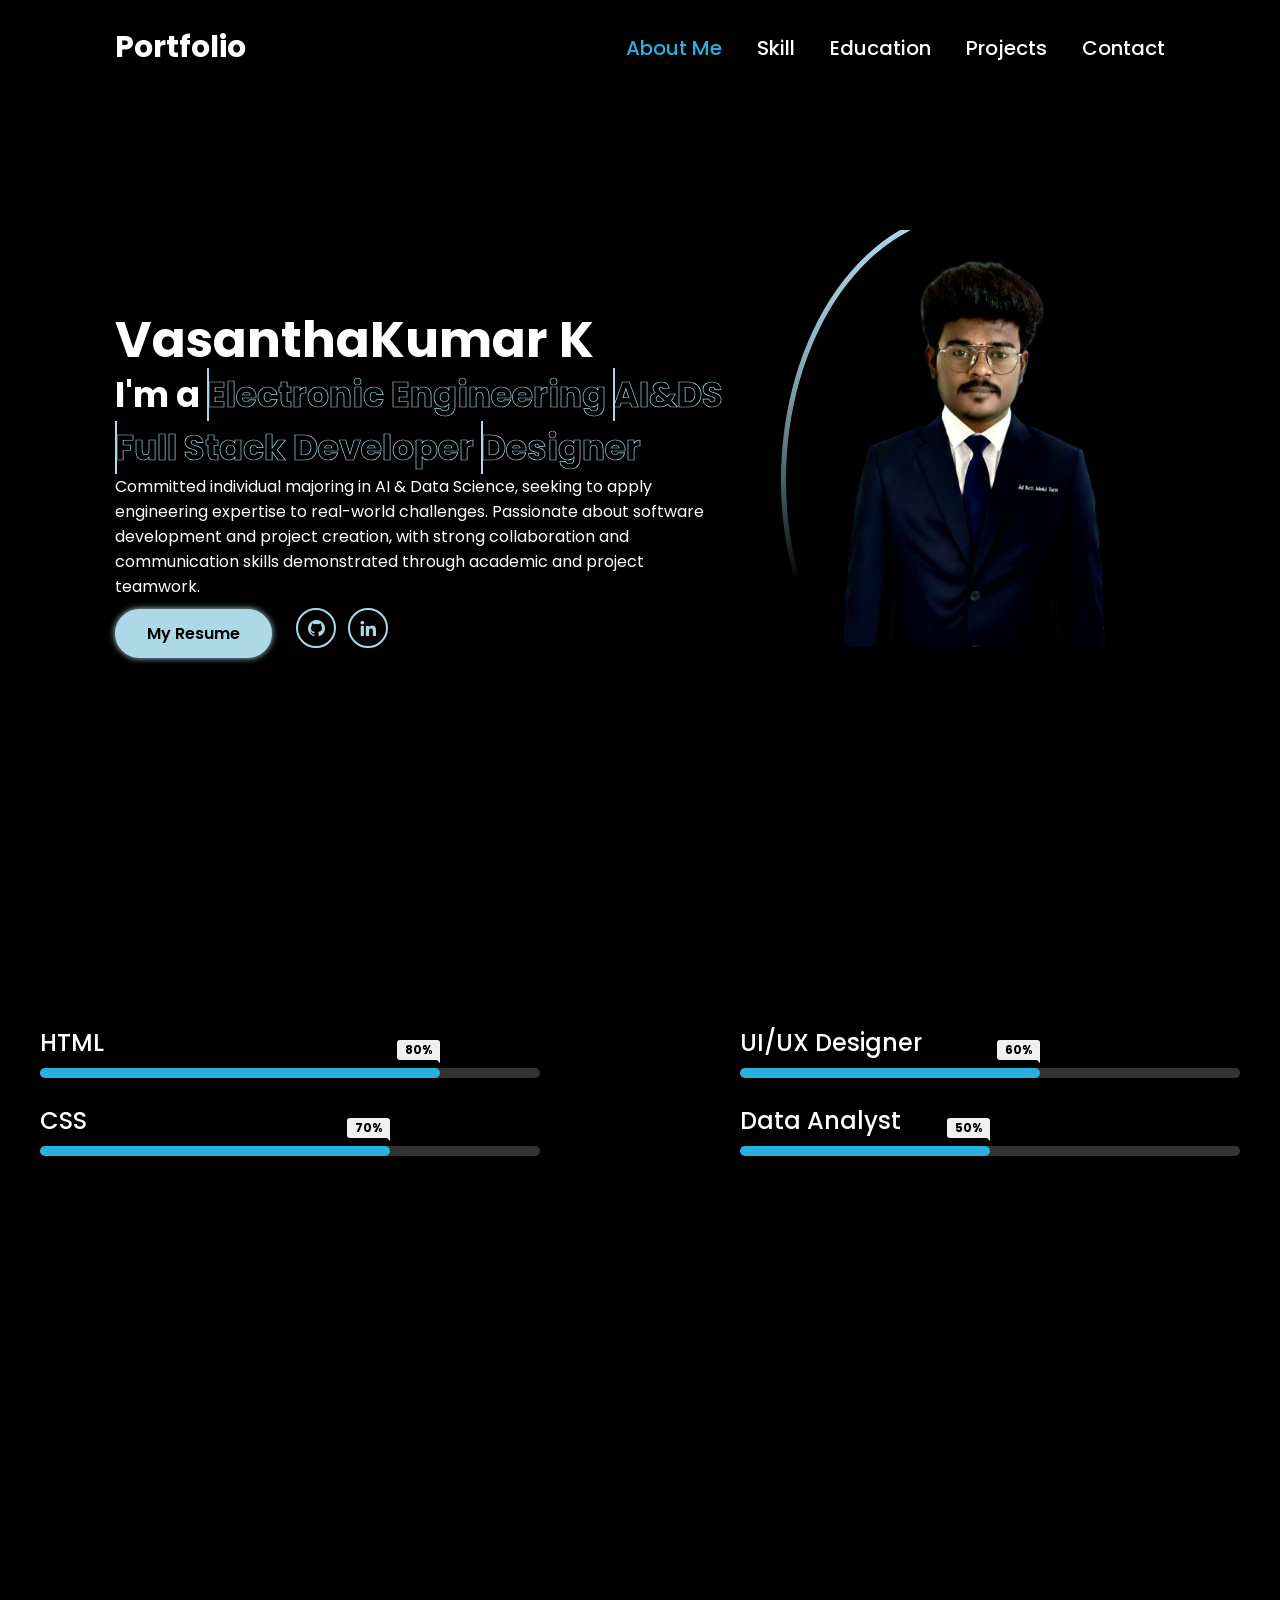
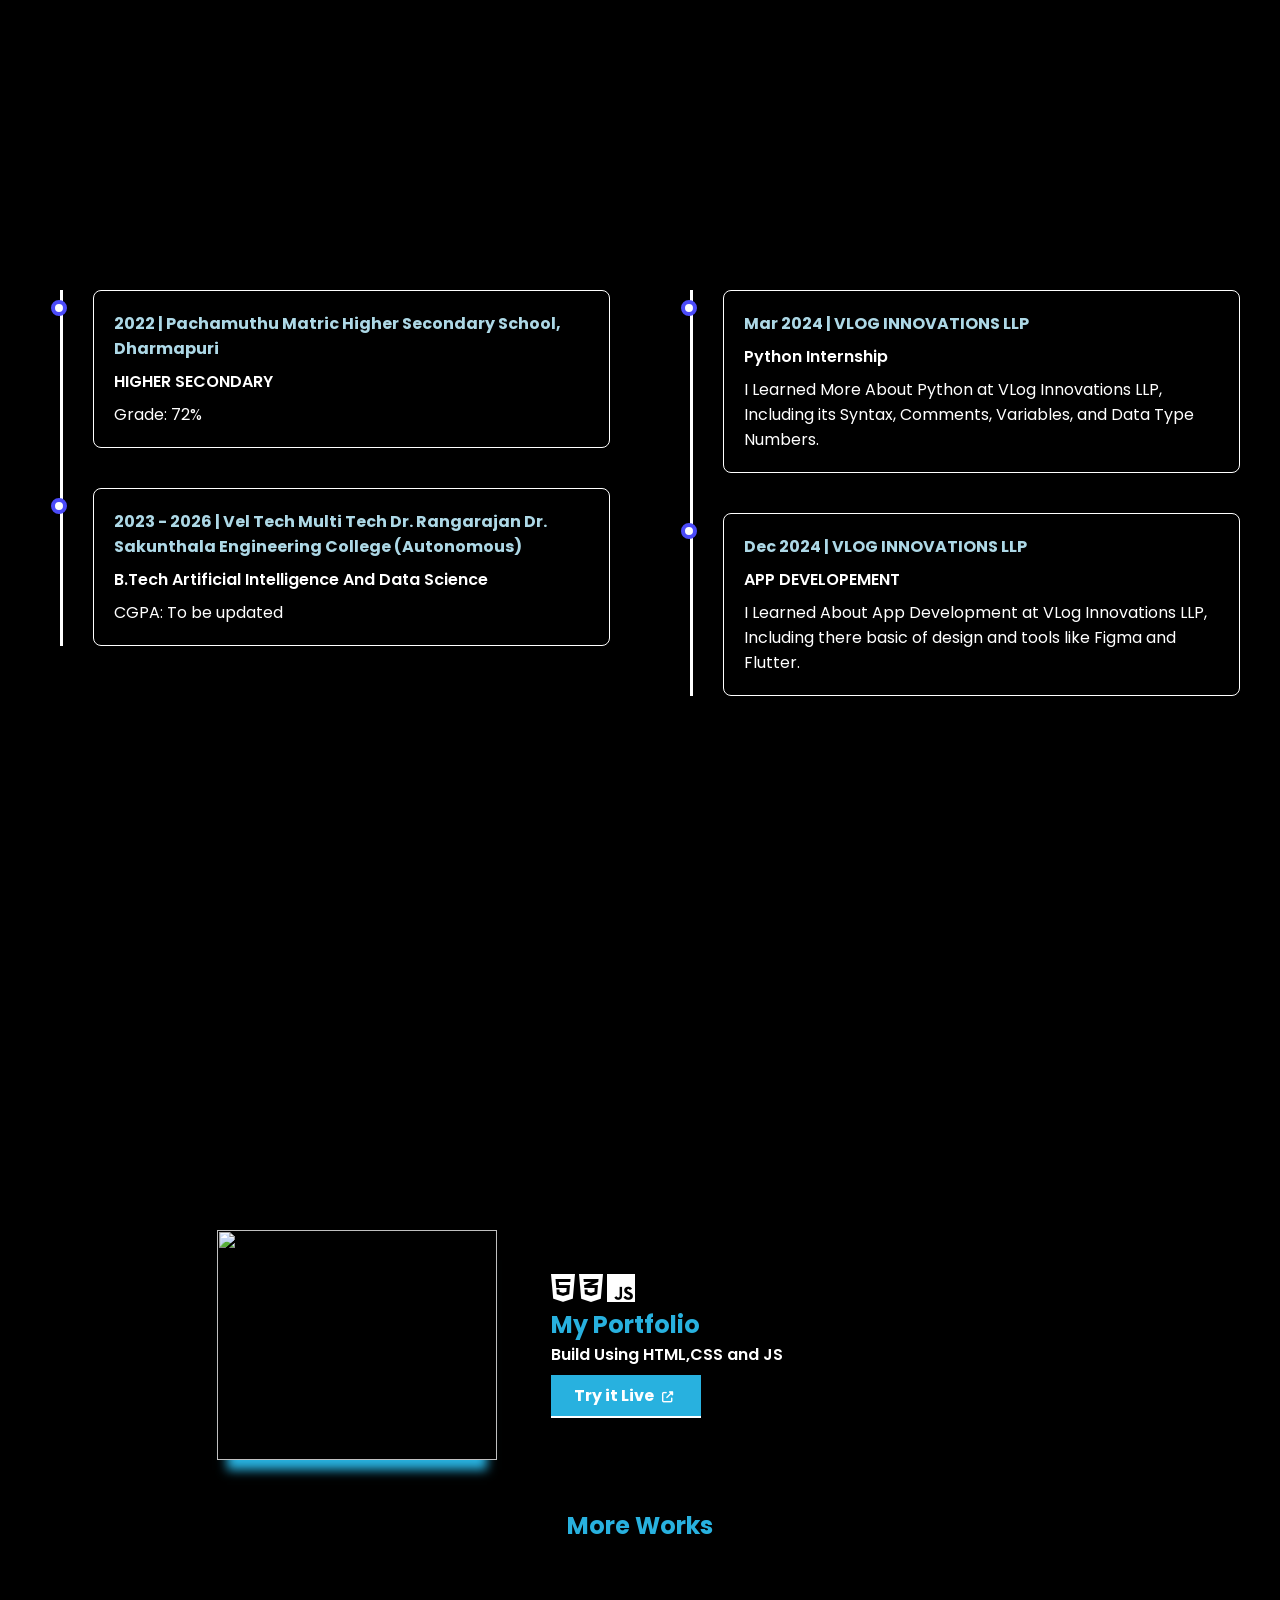
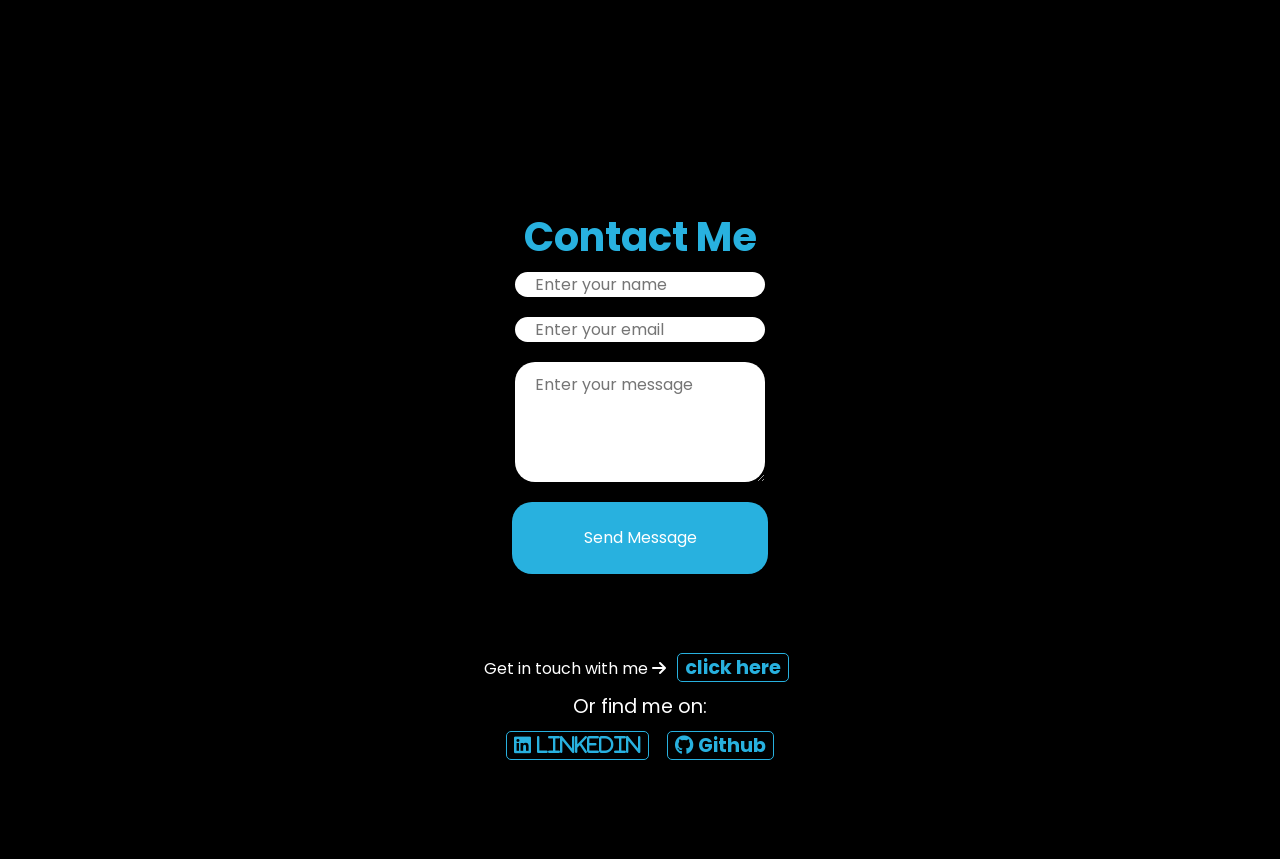
==== index.html @ c6d63f91 "Fix project/contact sections and add Sheets form submit" ====
<!DOCTYPE html>
<html lang="en">
<head>
    <meta charset="UTF-8">
    <meta name="viewport" content="width=device-width, initial-scale=1.0">
    <link rel="stylesheet" href="https://cdnjs.cloudflare.com/ajax/libs/font-awesome/6.5.1/css/all.min.css">
    <link rel="stylesheet" href="https://unpkg.com/aos@next/dist/aos.css" />
    <link href='https://unpkg.com/boxicons@2.1.4/css/boxicons.min.css' rel='stylesheet'>
    <link rel="stylesheet" href="index.css">
    <title>VasanthaKumar Portfolio</title>
    <script src="main.js" defer></script>
</head>
<body>
    <nav class="nav-container">
        <a href="./index.html" class="logo">Portfolio</a>
        <ul>
            <li><a href="index.html" class="active">About Me</a></li>
            <li><a href="skill.html" rel="">Skill</a></li>
            <li><a href="education.html" rel="">Education</a></li>
            <li><a href="project.html" rel="">Projects</a></li>
            <li><a href="Contact.html" rel="">Contact</a></li>
        </ul>
    </nav>

    <div class="bars_animation">
        <div class="bar" style="--i:6"></div>
        <div class="bar" style="--i:5"></div>
        <div class="bar" style="--i:4"></div>
        <div class="bar" style="--i:3"></div>
        <div class="bar" style="--i:2"></div>
        <div class="bar" style="--i:1"></div>
    </div>

    <section class="about_me">
        <div class="about_me_info">
            <h1>VasanthaKumar K</h1>
            <h2>I'm a
                <span style="--i:4" data_text="Electronic Engineering">Electronic Engineering</span>
                <span style="--i:3" data_text="AI&DS">AI&DS</span>
                <span style="--i:2" data_text="Full Stack Developer">Full Stack Developer</span>
                <span style="--i:1" data_text="Designer">Designer</span>
            </h2>
            <p>Committed individual majoring in AI & Data Science, 
                seeking to apply engineering expertise to real-world 
                challenges. Passionate about software development and 
                project creation, with strong collaboration and 
                communication skills demonstrated through academic 
                and project teamwork.
            </p>
            <div class="btn_list">
                <a href="vasanthakumar.pdf" class="btn">My Resume</a>
                <div class="list">
                    <a href="https://github.com/Vasanthakumar-2004"><i class='bx bxl-github'></i></a>
                    <a href="https://www.linkedin.com/in/k-vasanthakumar/"><i class='bx bxl-linkedin'></i></a>
                </div>
            </div>
        </div>

        <div class="img">
            <div class="img_box">
                <div class="img_item">
                    <img src="./vasanth-1.png" alt=""/>
                </div>
            </div>
        </div>
    </section>

    <section id="section-skills" class="skills">
        <div class="right-content">
            <div class="skills-all-bar">
                <div class="skills-bar">
                    <div class="bar">

                        <div class="info">
                            <span>HTML</span>
                        </div>

                        <div class="progress-line">
                            <span class="html"></span>
                        </div>

                        <div class="bar">
                            <div class="info">
                                <span>CSS</span>
                            </div>

                            <div class="progress-line">
                                <span class="css"></span>
                            </div>
                        </div>
                    </div>
                </div>

                <div class="skills-bar">
                    <div class="bar">

                        <div class="info">
                            <span>UI/UX Designer</span>
                        </div>

                        <div class="progress-line">
                            <span class="ai"></span>
                        </div>

                        <div class="bar">
                                <div class="bar">
                                    <div class="info">
                                        <span>Data Analyst</span>
                                    </div>

                                    <div class="progress-line">
                                        <span class="ds"></span>
                                    </div>
                                </div>
                            </div>
                        </div>
                    </div>
                </div>
            </div>
        </div>
    </section>

    <section id="section-Education" class="resume-section">
        <div class="resume-container">
          <div class="resume-column">
            <div class="timeline">
              <div class="timeline-item">
                <div class="timeline-dot"></div>
                <div class="timeline-content">
                  <span class="timeline-date">2022 | Pachamuthu Matric Higher Secondary School, Dharmapuri</span>
                  <h4>HIGHER SECONDARY</h4>
                  <p>Grade: 72%</p>
                </div>
              </div>

              <div class="timeline-item">
                <div class="timeline-dot"></div>
                <div class="timeline-content">
                  <span class="timeline-date">2023 - 2026 | Vel Tech Multi Tech Dr. Rangarajan Dr. Sakunthala Engineering College (Autonomous)</span>
                  <h4>B.Tech Artificial Intelligence And Data Science</h4>
                  <p>CGPA: To be updated</p>
                </div>
              </div>
            </div>
          </div>
          
          <div class="resume-column">
            <div class="timeline">
                <div class="timeline-item">
                    <div class="timeline-dot"></div>
                    <div class="timeline-content">
                        
                    <span class="timeline-date">Mar 2024 | VLOG INNOVATIONS LLP</span>
                    <h4>Python Internship</h4>
                    <p>I Learned More About Python at VLog
                        Innovations LLP, Including its Syntax,
                        Comments, Variables, and Data Type Numbers.</p>
                    </div>
                </div>
            
                <div class="timeline-item">
                  <div class="timeline-dot"></div>
                  <div class="timeline-content">

                    <span class="timeline-date">Dec 2024 | VLOG INNOVATIONS LLP</span>
                    <h4>APP DEVELOPEMENT</h4>
                    <p>I Learned About App Development at VLog Innovations LLP, Including there basic of
                        design and tools like Figma and Flutter.</p>
                  </div>
                </div>
              </div>
          </div>
        </div>
    </section>


    <section id="my-works">
        <div class="portfolio">
            <div class="portfolio-content container">

                <div class="proj-1">
                    <img src="./My portfolio.png">
                    <div class="proj1-details">
                        <i class="fa-brands fa-html5"></i>
                        <i class="fa-brands fa-css3-alt"></i>
                        <i class="fa-brands fa-js"></i>
                        <h2>My Portfolio</h2>
                        <p>Build Using HTML,CSS and JS</p>
                        <button><a href="https://github.com/Vasanthakumar-2004/My_Portfolio" target="blank">Try it Live <i class="fas fa-external-link-alt"></i></a>
                        </button>
                    </div>
                </div>
            </div>
            <div class="more-work">
                <a href="https://github.com/Vasanthakumar-2004" target="blank">More Works</a>
            </div>
        </div>
    </section>
    
    <section id="section-contact" class="contact">
        <div id="contact-me">
            <div class="container">
                <div class="contact-content">
                    <h2>Contact Me</h2>
                    <form class="contact-form" id="contact-form" data-sheets-endpoint="">
                        <input type="text" name="name" placeholder="Enter your name" autocomplete="name" required>
                        <input type="email" name="email" placeholder="Enter your email" autocomplete="email" required>
                        <textarea name="message" placeholder="Enter your message" rows="4" required></textarea>
                        <button type="submit">Send Message</button>
                        <p class="form-status" id="contact-status" aria-live="polite"></p>
                    </form>

                    <p class="mail">
                        Get in touch with me
                        <i class="fas fa-arrow-right"></i>
                        <a href="https://forms.gle/wiWG9Ju7QA9TzYY67">click here</a>
                        <p class="links">Or find me on:</p>
                    </p>
                    <a href="https://www.linkedin.com/in/k-vasanthakumar/" target="blank"><i class="fab fa-linkedin">
                        Linkedin</i></a>
                    <a href="https://github.com/Vasanthakumar-2004" target="blank"><i class="fab fa-github"></i> Github</a>
                    
                </div>
            </div>
        </div>
    </section>

</body>
</html>
---- index.css ----
@import url('https://fonts.googleapis.com/css2?family=Poppins:wght@100;200;300;400;500;600&display=swap');

*{
    margin: 0;
    padding: 0;
    box-sizing: border-box;
    font-family: 'poppins', 'sans-serif';
}

body{
    background-color: black;
    width: 100%;
    height: 100%;
}

a{
    color: white;
    text-decoration: none;
}

.nav-container{
    position: fixed;
    left: 0;
    top: 0;
    width: 100%;
    padding: 25px 9%;
    display: flex;
    justify-content: space-between;
    align-items: center;
    z-index: 100;
    visibility: hidden;
    opacity: 0;
    animation: show_navbar 1.5s linear forwards;
    animation-delay: 1.2s;
}

@keyframes show_navbar{
    100%{
        visibility: visible;
        opacity: 1;
    }
}

.nav-container .logo{
    font-size: 30px;
    font-weight: 700;
}

.nav-container ul{
    display: flex;
}

.nav-container ul li{
    list-style: none;
    margin-left: 35px;
}

.nav-container ul li a{
    font-size: 20px;
    font-weight: 500;
    transition: .5s;
}

.active{
    color: rgb(40, 177, 223);
}

.nav-container ul li:hover a{
    color: rgb(40, 177, 223);
}

.about_me{
    display: flex;
    gap: 50px;
    align-items: center;
    height: 100vh;
    padding: 60px 9% 0;
    color: white;
    visibility: hidden;
    opacity: 0;
    animation: show_navbar 1.5s linear forwards;
    animation-delay: 1.6s;
}

.about_me h1{
    font-size: 50px;
}

.about_me h2{
    display: inline-block;
    font-size: 35px;
    margin-top: -10px;
}

.about_me h2 span{
    position: relative;
    display: inline-block;
    color: transparent;
    -webkit-text-stroke: .7px lightblue;
    animation: display_text 16s linear infinite;
    animation-delay: calc(-4s * var(--i));
}

@keyframes display_text{
    25%, 100%{
        display:none;
    }
}

.about_me h2 span::before{
    content: attr(data_text);
    position: absolute;
    width: 0%;
    border-right: 2px solid lightblue;
    color: lightblue;
    white-space: nowrap;
    overflow: hidden;
    animation: fill_text 4s linear infinite;
}

@keyframes fill_text{
    10%, 100%{
        width: 0%;
    }
    70%, 90%{
        width: 100%;
    }
}

.about_me p{
    font-size: 16px;
    margin-top: 10px 0 25px;
}

.about_me .btn_list{
    display: flex;
    align-items: center;
}

.btn{
    display: inline-block;
    padding: 10px 30px;
    margin-top: 10px;
    background-color: lightblue;
    border: 2px solid lightblue;
    border-radius: 30px;
    box-shadow: 0 0 6px lightblue;
    font-size: 16px;
    color: black;
    font-weight: 600;
}

.btn:hover{
    background: transparent;
    color: lightblue;
    box-shadow: none;
}

.about_me .btn_list .list{
    margin-left: 20px;
}

.about_me .btn_list .list a{
    display: inline-flex;
    padding: 8px;
    border: 2px solid lightblue;
    border-radius: 30px;
    font-size: 20px;
    color: lightblue;
    margin: 0 4px;
}

.about_me .btn_list .list a:hover{
    background: lightblue;
    color: black;
    box-shadow: 0 0 10px lightblue;
}

.img .img_box{
    position: relative;
    width: 30vw;
    height: 60vh;
    border-radius: 50%;
    padding: 5px;
    display: flex;
    justify-content: center;
    align-items: center;
    overflow: hidden;
}

.img .img_box::before,
.img .img_box::after{
    content: '';
    position: absolute;
    width: 500px;
    height: 500px;
    background: conic-gradient(transparent,transparent,
    transparent, lightblue);
    transform: rotate(0deg);
    animation: rotate_border 10s linear infinite;
}

.img .img_box::after{
    animation-delay: -5s;
}

@keyframes rotate_border{
    100%{
        transform: rotate(360deg);
    }
}

.img .img_box .img_item{
    position: relative;;
    width: 100%;
    height: 100%;
    background: black;
    border-radius: 50%;
    border: .1px solid black;
    display: flex;
    justify-content: center;
    overflow: hidden;
    z-index: 1;
}

.img .img_box .img_item img{
    position: absolute;
    top: 24px;
    display: block;
    width: 85%;
    object-fit: cover;
    mix-blend-mode: lighten;
}

/* .huggingface{
    width: 22px;
    height: 22px;
    background-color: lightblue;
} */

.bars_animation{
    position: absolute;
    width: 100%;
    height: 100%;
    display: flex;
    z-index: -1;
}

.bars_animation .bar{
    width: 100%;
    height: 100%;
    background: black;
    transform: translateY(-100%);
    animation: show_bars .5s ease-in-out forwards;
    animation-delay: calc(.1s * var(--i));
}

@keyframes show_bars{
    100%{
        transform: translateY(0%);
    }
}













/*-----Education-----*/

.resume-section {
    background: black;
    padding: 60px 0;
    margin-top: 30px;
    color: #fff;
    min-height: 100vh;
}

.resume-title {
    text-align: center;
    font-size: 2rem;
    font-weight: bold;
    margin-bottom: 40px;
}
.resume-title span {
    color: lightblue;
}

.resume-container {
    display: flex;
    justify-content: center;
    gap: 60px;
    max-width: 1200px;
    margin: 0 auto;
}

.resume-column {
    flex: 1;
    min-width: 320px;
}

.resume-column h3 {
    font-size: 1.5rem;
    margin-bottom: 30px;
    font-weight: 600;
    text-align: center;
}

.timeline {
    position: relative;
    margin-left: 20px;
    padding-left: 20px;
    border-left: 3px solid white;
}

.timeline-item {
    position: relative;
    margin-bottom: 40px;
}

.timeline-dot {
    position: absolute;
    left: -32px;
    top: 10px;
    width: 16px;
    height: 16px;
    background: #fff;
    border: 4px solid rgb(75, 75, 249);
    border-radius: 50%;
    z-index: 1;
}

.timeline-content {
    background: #000000;
    border: 1px solid #fff;
    border-radius: 8px;
    padding: 20px;
    margin-left: 10px;
    box-shadow: 0 2px 8px rgba(0,0,0,0.05);
}

.timeline-content h4 {
    font-size: 1rem;
    font-weight: 600;
    margin-bottom: 8px;
    color: white;

}

.timeline-date {
    color: lightblue;
    font-size: 1rem;
    font-weight: bold;
    display: block;
    margin-bottom: 8px;
}



/*-----Skills-----*/
.skills{
    background: black;
    display: flex;
    justify-content: center;
    height: 100vh;
}

/* .skills-heading {
    font-size: 3rem;
    font-weight: 600;
    color: rgb(40, 177, 223);
    text-align: right;
    padding-top: 15px;
} */

.skills-bar {
    padding:  100px;
}

.skills-bar .bar {
    margin: 25px 0;
}

.skills-bar .bar .info span {
    font-size: 1.5rem;
    font-weight: 500;
}

.skills-bar .bar .info {
    margin-bottom: 8px;
    color: white;
    text-align: left;
}

.skills-all-bar{
    display: flex;
    align-items: start;
}

.skills-bar .bar .progress-line {
    position: relative;
    height: 10px;
    width: 500px;
    background: #333;
    border-radius: 10px;
    transform: scaleX(0);
    transform-origin: left;
    animation: animate 1s cubic-bezier(1, 0, 0.5, 1) forwards;
}

.bar .progress-line span {
    position: absolute;
    background: rgb(40, 177, 223);
    height: 100%;
    border-radius: 10px;
    transform: scaleX(0);
    transform-origin: left;
    animation: animate 1s 1s cubic-bezier(1, 0, 0.5, 1) forwards;
}

@keyframes animate {
    100% {
        transform: scaleX(1);
    }
}

.progress-line .html {
    width: 80%;
}

.progress-line .css {
    width: 70%;
}

.progress-line .bootstrap {
    width: 50%;
}

.progress-line .javascript {
    width: 50%;
}

.progress-line .c {
    width: 50%;
}



.skills-bar .progress-line .ai {
    width: 60%;
}

.progress-line .sql {
    width: 60%;
}

.progress-line .dl {
    width: 50%;
}

.progress-line .ds {
    width: 50%;
}

.progress-line .nn {
    width: 50%;
}

.bar .progress-line span::before {
    position: absolute;
    content: "";
    height: 0;
    right: 0;
    top: -12px;
    width: 0;
    border: 7px solid transparent;
    border-bottom-width: 0px;
    border-right-width: 0px;
    border-top-style: #f0f0f0;
    border-top-color: #f0f0f0;
}

.bar .progress-line span::after {
    position: absolute;
    right: 0;
    top: -28px;
    color: black;
    font-size: 12px;
    font-weight: 700;
    background: #f0f0f0;
    padding: 1px 8px;
    border-radius: 3px;
}

.progress-line .html::after {
    content: "80%";
}

.progress-line .css::after {
    content: "70%";
}

.progress-line .bootstrap::after {
    content: "50%";
}

.progress-line .javascript::after {
    content: "50%";
}

.progress-line .c::after {
    content: "50%";
}

.progress-line .ai::after {
    content: "60%";
}

.progress-line .sql::after {
    content: "60%";
}

.progress-line .dl::after {
    content: "50%";
}

.progress-line .ds::after {
    content: "50%";
}

.progress-line .nn::after {
    content: "50%";
}




/*-----Project-----*/
 
.portfolio-content{
    display: flex;
    justify-content: center;
    align-items: flex-start;
    flex-wrap: wrap;
    gap: 2rem;
    margin-left: 0;
    padding-top: 100px;
}

.proj-1,
.proj-2{
    display: flex;
    justify-content: center;
    align-items: center;
    gap: 1.7rem;
}

.portfolio {
  background: black;
  /* padding: 2rem 0; */
}

/* .proj-heading h1 {
  text-align: center;
  color: rgb(40, 177, 223);
  font-size: 2rem;
  font-weight: bold;
  margin: 1.5rem 0;
} */

.proj-1 img {
  height: 230px;
  width: 280px;
  object-fit: cover;
  /* border-radius: 50%; */
  box-shadow: 0 20px 10px -10px rgb(40, 177, 223);
  margin-right: 1.7rem;
}

.proj-1 .proj1-details {
  width: 32rem;
}

.proj-1 .proj1-details i {
  font-size: 2rem;
  color: #ffffff;
}

.proj-1 .proj1-details h2 {
  font-size: 1.5rem;
  color: rgb(40, 177, 223);
}

.proj-1 .proj1-details p {
  font-size: 1rem;
  color: #ffffff;
  font-weight: 600;
}

.proj-1 .proj1-details button {
  background: rgb(40, 177, 223);
  padding: 0.5rem;
  margin-top: 0.5rem;
  width: 150px;
  border: none;
  border-bottom: 2px solid #ffffff;
}

.proj-1 .proj1-details button a {
  text-decoration: none;
  color: #ffffff;
  font-weight: bold;
  font-size: 1rem;
  transition: 0.2s ease-in-out;
  text-align: center;
  transition: 0.3s ease-in-out;
}

.proj-1 .proj1-details button .fas {
  font-size: 0.7rem;
  padding: 0.3rem;
  transition: 0.2s ease-in-out;
}

.proj-1 .proj1-details button:hover {
  background: #000000;
}

.proj-1 .proj1-details button:hover a,
.proj-1 .proj1-details button:hover .fas {
  color: #f0f0e6;
}

/* ////.....proj2.....//// */

.proj-2 img {
    height: 230px;
    width: 280px;
    object-fit: cover;
    /* border-radius: 50%; */
    box-shadow: 0 20px 10px -10px rgb(40, 177, 223);
    margin-right: 1.7rem;
  }
  
.proj-2 .proj2-details {
    width: 32rem;
}
  
.proj-2 .proj2-details i {
    font-size: 2rem;
    color: #ffffff;
}
  
.proj-2 .proj2-details h2 {
    font-size: 1.5rem;
    color: rgb(40, 177, 223);
}
  
.proj-2 .proj2-details p {
    font-size: 1rem;
    color: #ffffff;
    font-weight: 600;
}
  
.proj-2 .proj2-details button {
    background: rgb(40, 177, 223);
    padding: 0.5rem;
    margin-top: 0.5rem;
    width: 150px;
    border: none;
    border-bottom: 2px solid #ffffff;
}
  
.proj-2 .proj2-details button a {
    text-decoration: none;
    color: #ffffff;
    font-size: 1.1rem;
    transition: 0.2s ease-in-out;
    text-align: center;
    transition: 0.3s ease-in-out;
}
  
.proj-2 .proj2-details button .fas {
    font-size: 0.7rem;
    padding: 0.3rem;
    transition: 0.2s ease-in-out;
}
  
.proj-2 .proj2-details button:hover {
    background: black;
}
  
.proj-2 .proj2-details button:hover a,
.proj-2 .proj2-details button:hover .fas {
    color: #ffffff;
}
  
.more-work {
    text-align: center;
    margin: 3rem 0 1rem 0;
}
  
.more-work a {
    font-size: 1.5rem;
    color: rgb(40, 177, 223);
    font-weight: bold;
    text-decoration: none;
  }
  
  @media (max-width: 500px) {
    html {
        font-size: 60%;
    }

    .about-content .left-content {
        flex-basis: 100%;
        text-align: center;
    }

    .about-content .right-content {
        flex-basis: 100%;
    }

    .skills {
        width: 100%;
    }

    .skills-bar .bar .progress-line {
        width: 100%;
    }

    .work-arrow {
        display: none;
    }

    .right-content h1 {
        margin-top: 3.2rem;
    }

    .proj-1 {
        display: flex;
        justify-content: center;
        flex-direction: column;
    }

    .proj-1 img {
        height: 230px;
        width: 290px;
        margin-bottom: 0.5rem;
    }

    .proj-2 {
        display: flex;
        justify-content: center;
        flex-direction: column;
    }

    .proj-2 img {
        height: 250px;
        width: 290px;
        margin-bottom: 0.5rem;
    }

    .work-arrow-2 a {
        font-size: 1.3rem;
        text-decoration: none;
        color: #25b79f;
        display: block;
        text-align: center;
    }

    .contact-content {
        width: 100%;
    }
}

@media (min-width: 501px) and (max-width: 768px) {
    html {
        font-size: 65%;
    }

    .about-content .left-content {
        flex-basis: 100%;
        text-align: center;
    }

    .about-content .right-content {
        flex-basis: 100%;
    }

    .skills {
        width: 100%;
    }

    .skills-bar .bar .progress-line {
        width: 100%;
    }

    .work-arrow {
        display: none;
    }

    .right-content h1 {
        margin-top: 3.2rem;
    }

    .proj-1 {
        display: flex;
        justify-content: center;
        flex-direction: column;
    }

    .proj-1 img {
        height: 240px;
        width: 290px;
        margin-bottom: 0.5rem;
    }

    .proj-2 {
        display: flex;
        justify-content: center;
        flex-direction: column;
    }

    .proj-2 img {
        height: 240px;
        width: 290px;
        margin-bottom: 0.5rem;
    }

    .work-arrow-2 a {
        font-size: 1.3rem;
        text-decoration: none;
        color: #25b79f;
        display: block;
        text-align: center;
    }

    .contact-content {
        width: 100%;
    }
}

@media (min-width: 769px) and (max-width: 1200px) {
    html {
        font-size: 70%;
    }

    .about-content .left-content {
        flex-basis: 100%;
        text-align: center;
    }

    .about-content .right-content {
        flex-basis: 100%;
    }

    .skills {
        width: 100%;
        display: flex;
        flex-direction: column;
        justify-content: center;
        align-items: center;
    }

    .work-arrow {
        display: none;
    }

    .left-content h1 {
        margin-top: 3.2rem;
        text-align: center;
    }

    .right-content h1 {
        margin-top: 3.2rem;
        text-align: center;
    }

    .work-arrow-2 a {
        font-size: 1.3rem;
        text-decoration: none;
        color: #25b79f;
        display: block;
        text-align: center;
    }

    .contact-content {
        width: 100%;
    }
}

@media (orientation: landscape) and (max-height: 500px) {
    .header {
        height: 90vmax;
    }
}

/*-----contact-----*/

.contact{
    background: black;
    text-align: center;
    display: flex;
    justify-content: center;
    height: 50vh;
    margin: 0%;
    align-items: center;
    min-height: 100vh;
    padding-bottom: 100px;
}

.contact .container{
    height: 35vh;
}

.contact .container h2{
    padding-top: 50px;
    padding: 5px;
    color: rgb(40, 177, 223);
    font-size: 2.5rem;
    font-weight: bold;
}

.contact .container p{
    color: white;
    font-size: 1rem;
}

.contact .container .mail{
    font-size: 1rem;
}

.contact .container .links{
    font-size: 1.2rem;
}

.contact .container a{
    font-size: 1.2rem;
    font-weight: bold;
    text-decoration: none;
    padding-left: 7px;
    padding-right: 7px;
    border-radius: 5px;
    border: 1px solid rgb(40, 177, 223);
    transition: 0.3s ease-in-out;
    color: white;
    margin: 7px;
    color: rgb(40, 177, 223);
}

.contact-icons{
    display: flex;
    justify-content: center;
    align-items: center;
    flex-direction: column;
    flex-wrap: wrap;
    gap: 20px;
    margin-bottom: 30px;
}

.contact-form{
    display: flex;
    justify-content: center;
    align-items: center;
    flex-direction: column;
    flex-wrap: wrap;
    gap: 20px;
    margin-bottom: 30px;
}

.contact-form input{
    width: 250px;
    height: 25px;
    border-radius: 20px;
    padding-left: 20px;
    border: none;
    outline: none;
    font-size: 1rem;
}

.contact-form textarea{
    width: 250px;
    min-height: 110px;
    border-radius: 20px;
    padding: 10px 20px;
    border: none;
    outline: none;
    font-size: 1rem;
    resize: vertical;
}

.contact-form button{
    width: 20vw;
    height: 8vh;
    padding: 10px;
    border-radius: 20px;
    border: none;
    background-color: rgb(40, 177, 223);
    color: white;
    font-size: 1rem;
    cursor: pointer;
    margin-bottom: 10px;
}

.form-status{
    min-height: 1.2em;
    color: white;
    font-size: 0.95rem;
}

.links{
    padding: 10px;
}

.mail {
    margin-top: 20px;
    display: block;
}
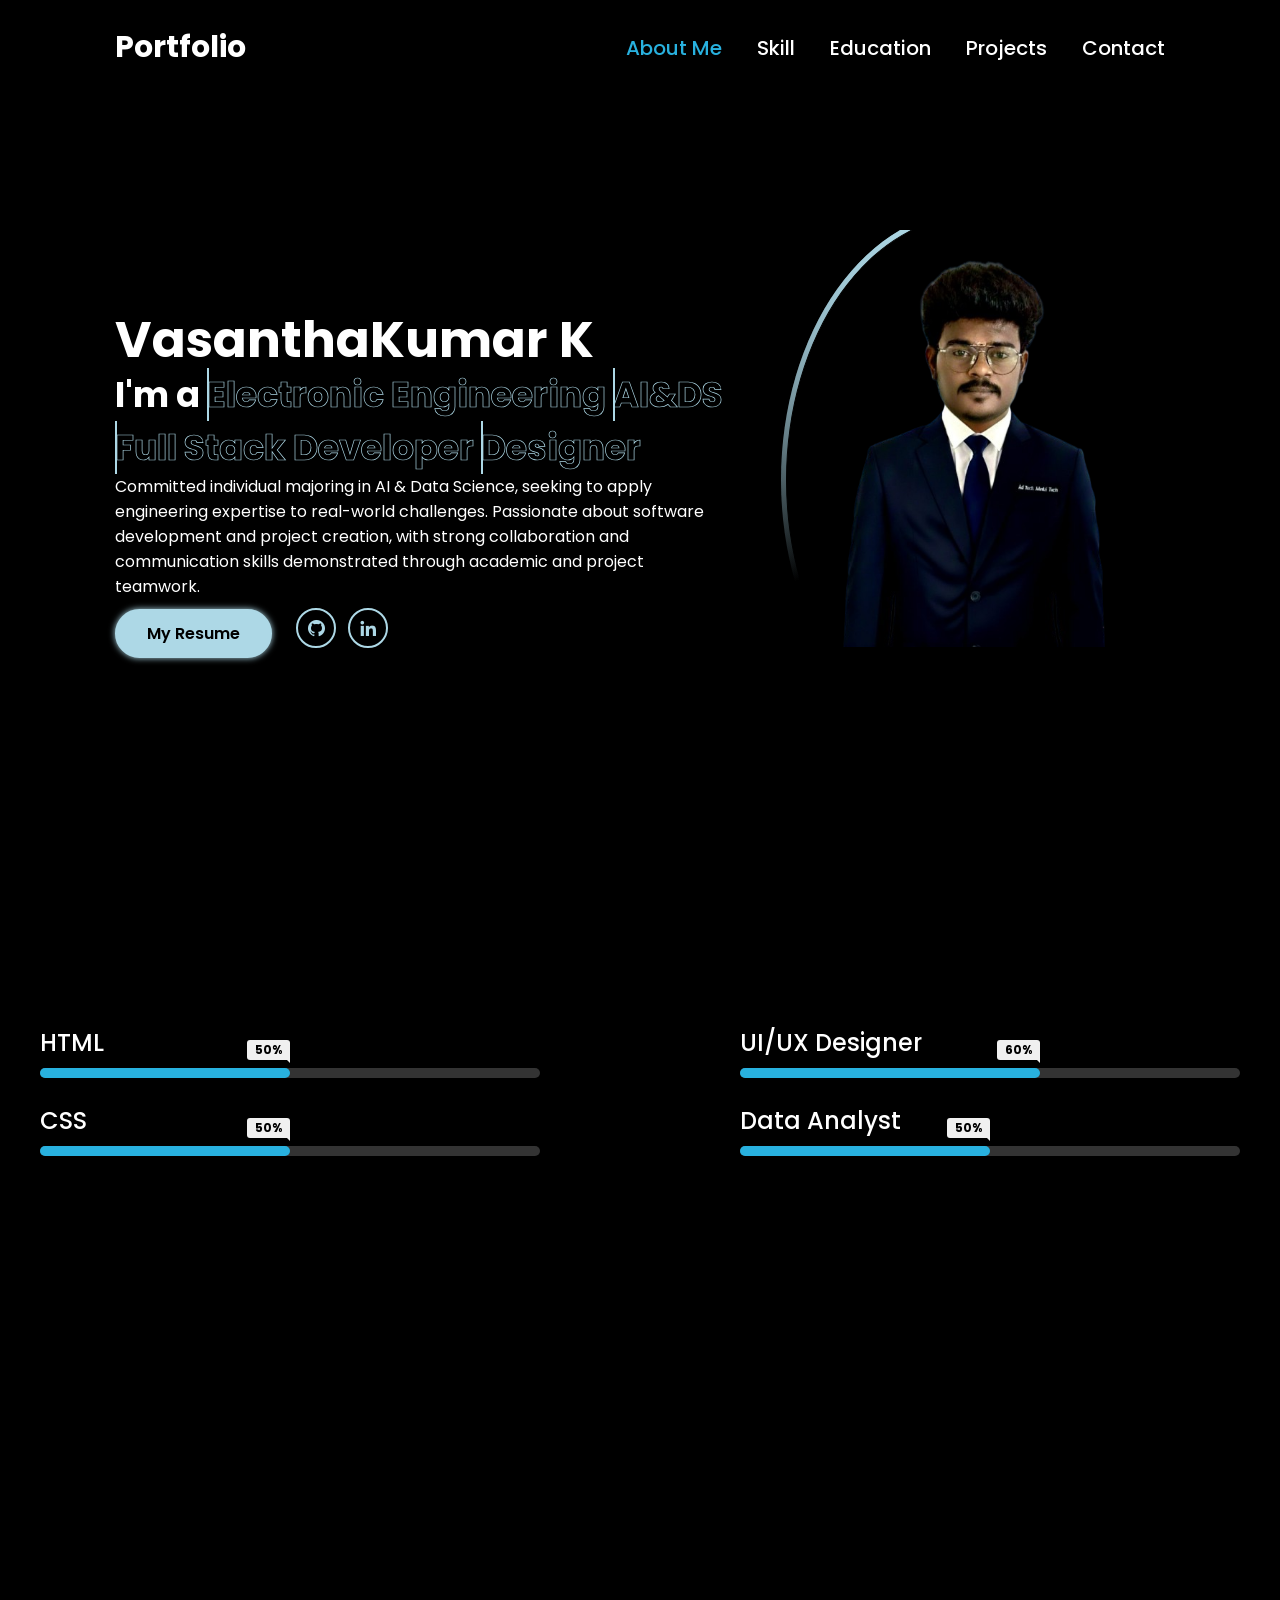
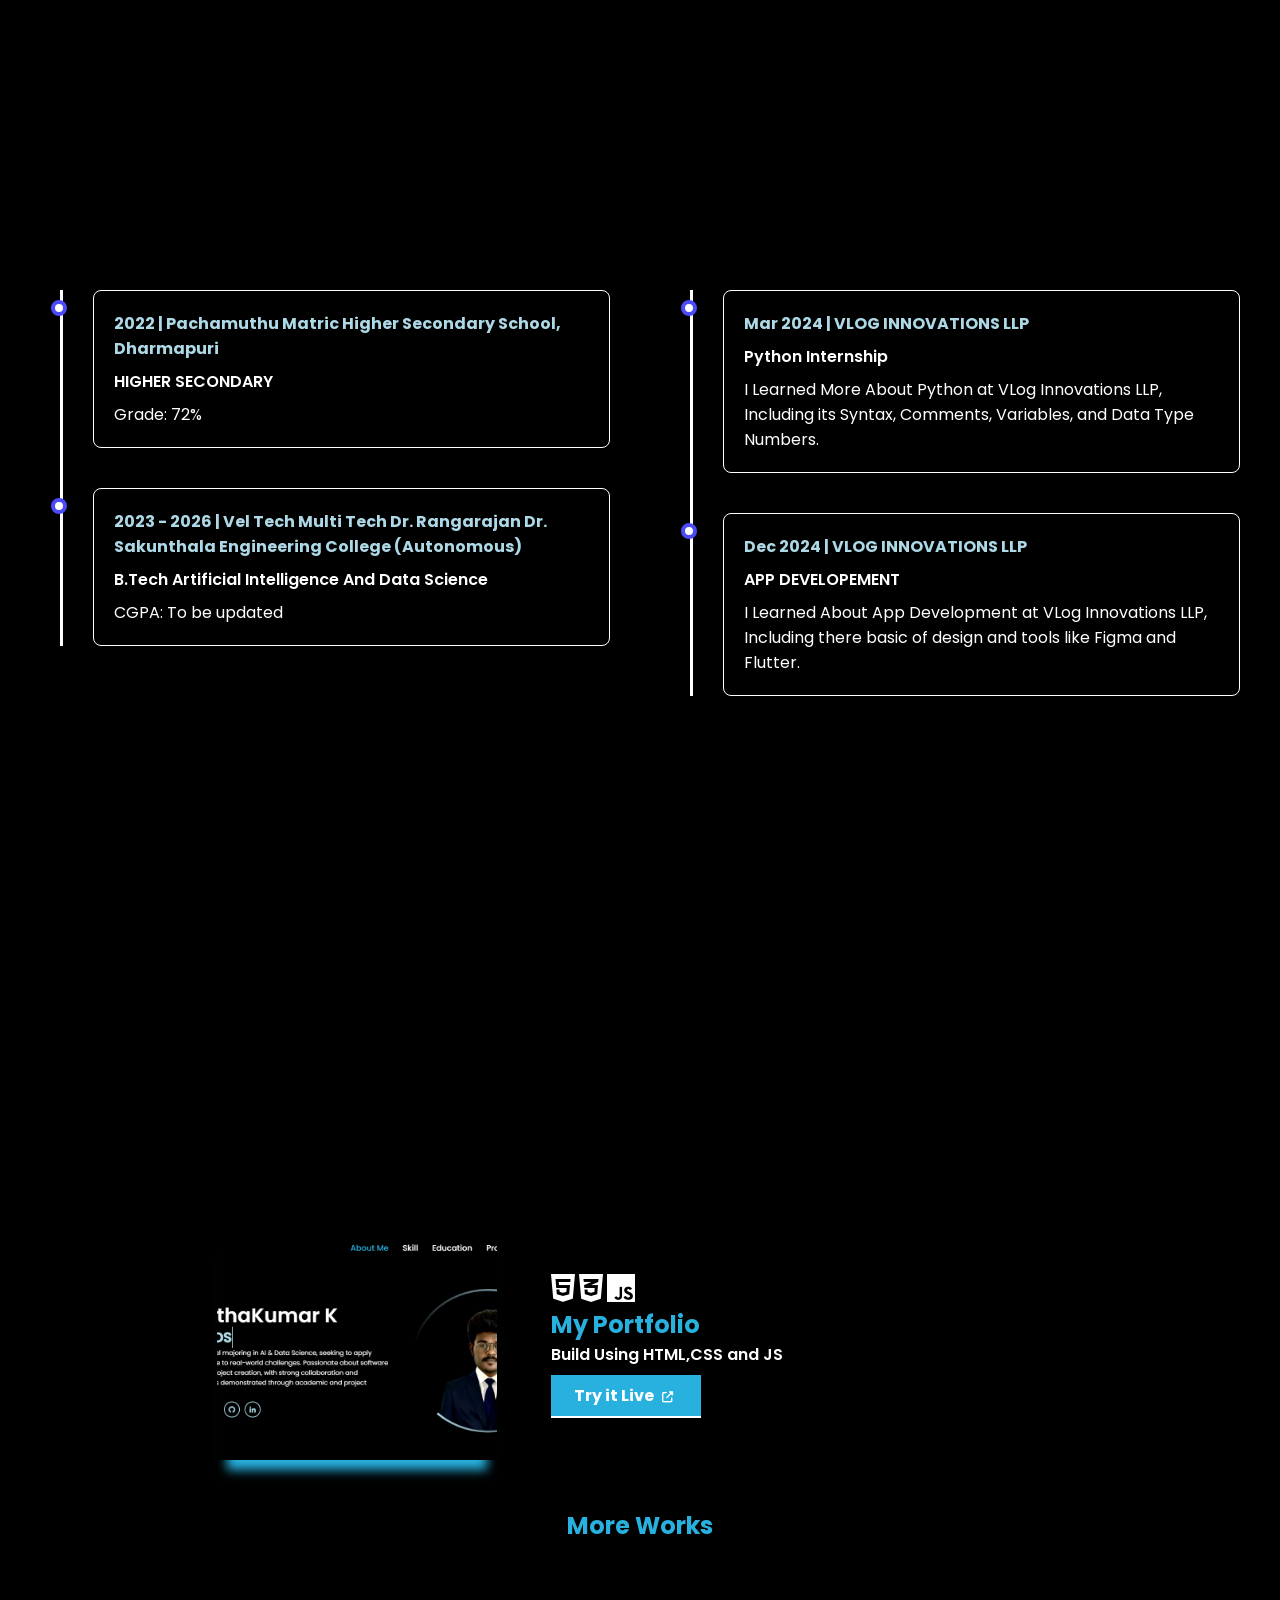
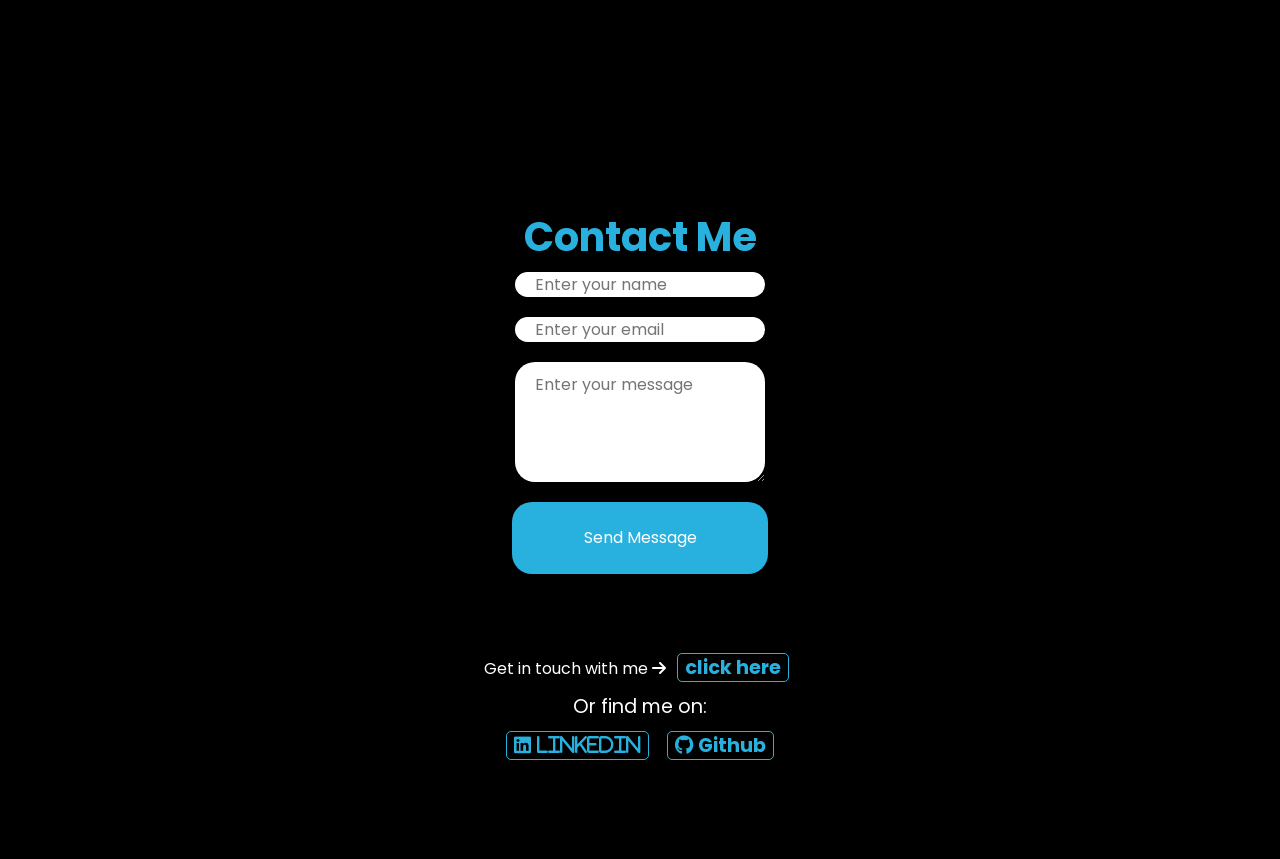
==== commit 69b7987c: "Update form submission flow and portfolio assets" ====
--- a/index.html
+++ b/index.html
@@ -179,7 +179,7 @@
             <div class="portfolio-content container">
 
                 <div class="proj-1">
-                    <img src="./My portfolio.png">
+                    <img src="./my_portfolio.PNG">
                     <div class="proj1-details">
                         <i class="fa-brands fa-html5"></i>
                         <i class="fa-brands fa-css3-alt"></i>
@@ -202,7 +202,7 @@
             <div class="container">
                 <div class="contact-content">
                     <h2>Contact Me</h2>
-                    <form class="contact-form" id="contact-form" data-sheets-endpoint="">
+                    <form class="contact-form" id="contact-form" data-sheets-endpoint="https://script.google.com/macros/s/AKfycbz0I5yYVTTUwa115kjIw3XCAq9MMgZbXia7VqjFE_3TooB5V_99bil3Hx9yUqxcmLl8/exec">
                         <input type="text" name="name" placeholder="Enter your name" autocomplete="name" required>
                         <input type="email" name="email" placeholder="Enter your email" autocomplete="email" required>
                         <textarea name="message" placeholder="Enter your message" rows="4" required></textarea>
--- a/index.css
+++ b/index.css
@@ -432,11 +432,11 @@
 }
 
 .progress-line .html {
-    width: 80%;
+    width: 50%;
 }
 
 .progress-line .css {
-    width: 70%;
+    width: 50%;
 }
 
 .progress-line .bootstrap {
@@ -500,11 +500,11 @@
 }
 
 .progress-line .html::after {
-    content: "80%";
+    content: "50%";
 }
 
 .progress-line .css::after {
-    content: "70%";
+    content: "50%";
 }
 
 .progress-line .bootstrap::after {
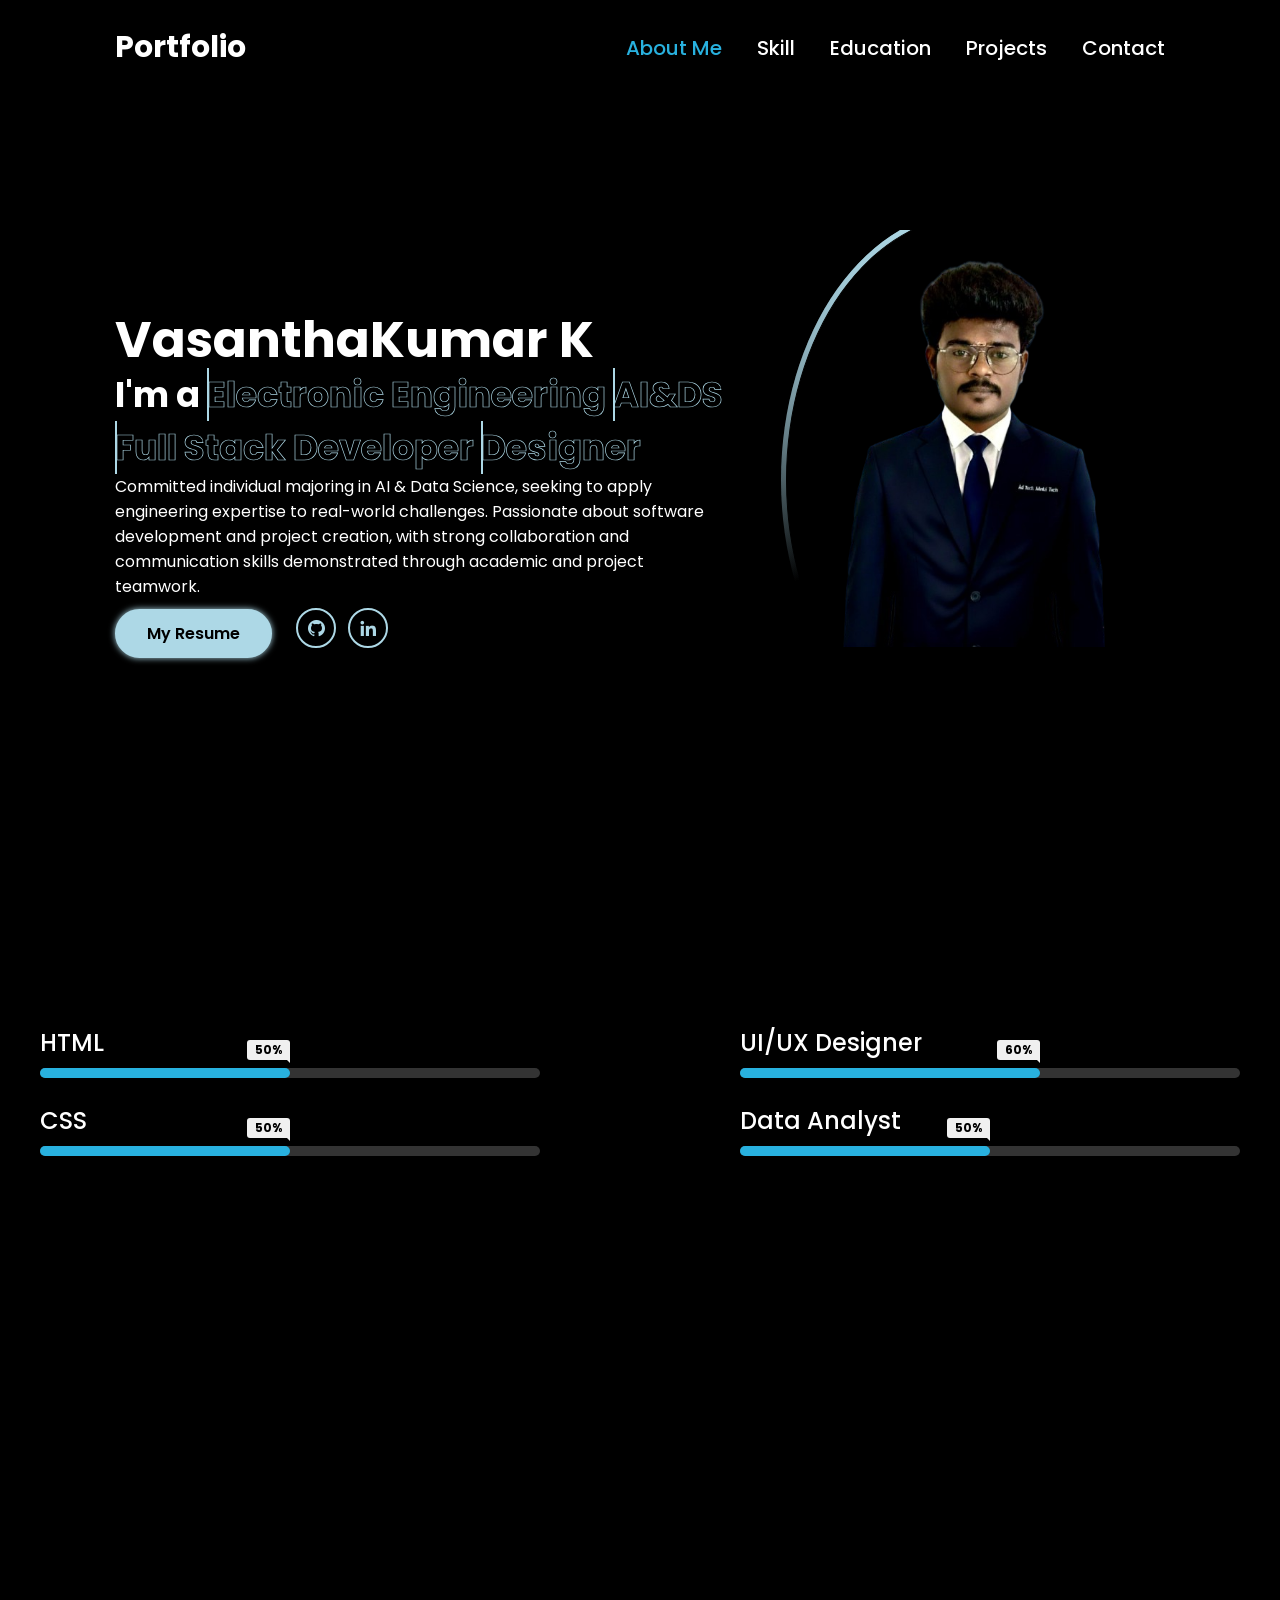
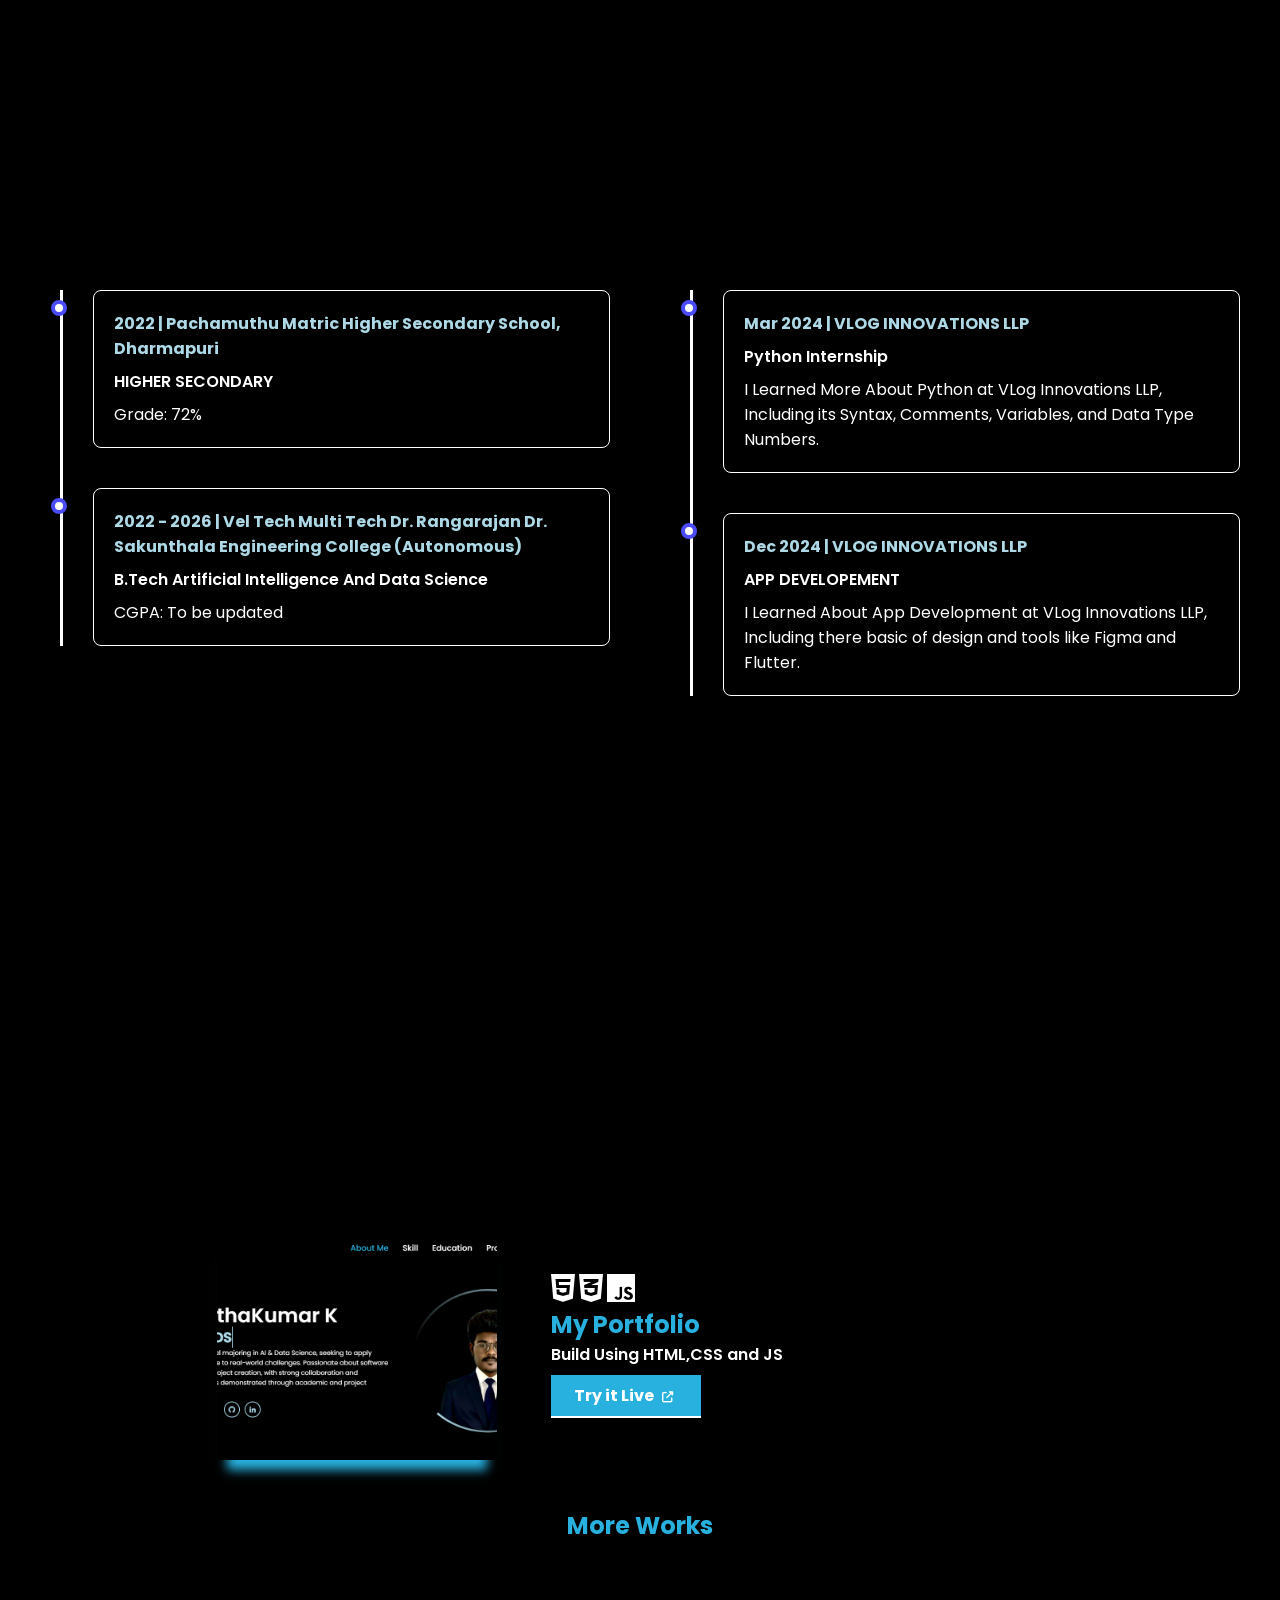
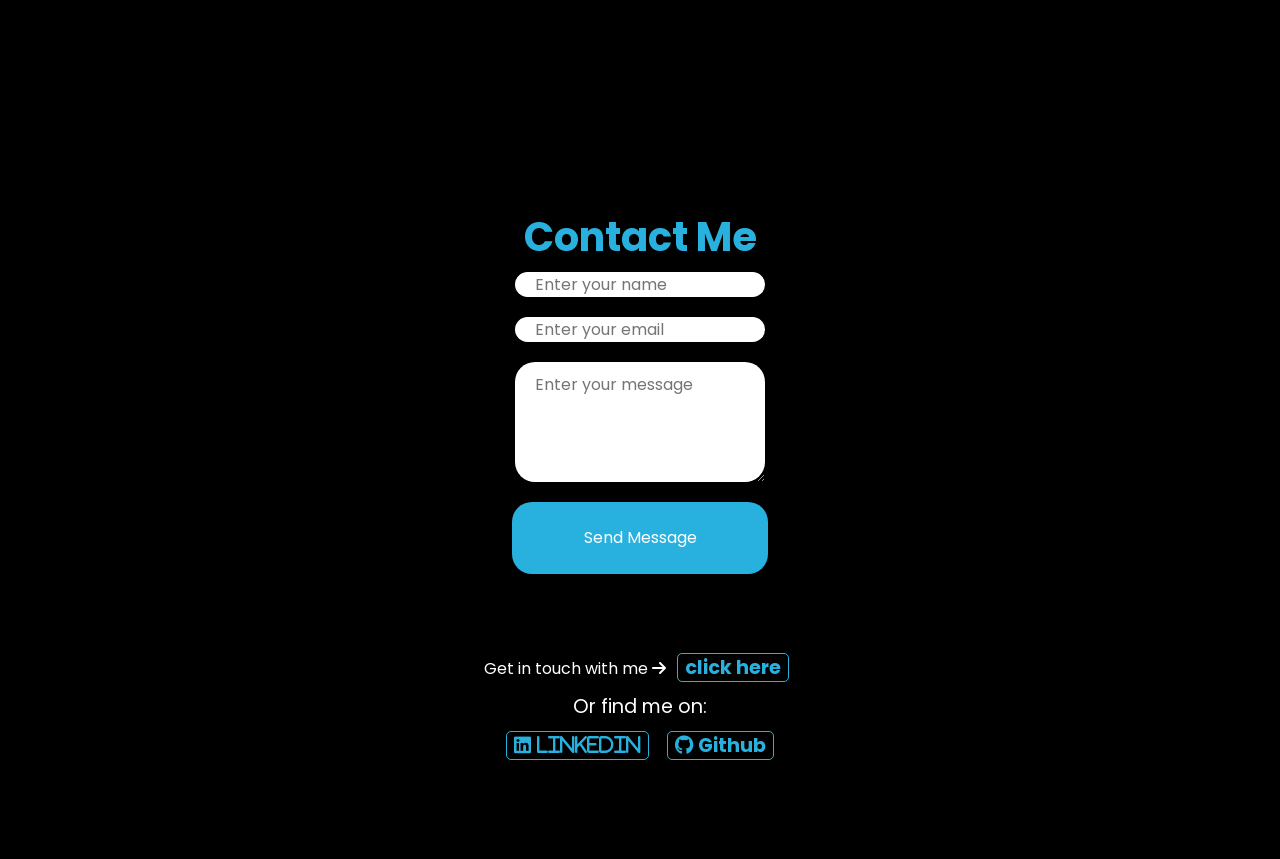
==== commit 11b588a7: "Update education timeline year" ====
--- a/index.html
+++ b/index.html
@@ -136,7 +136,7 @@
               <div class="timeline-item">
                 <div class="timeline-dot"></div>
                 <div class="timeline-content">
-                  <span class="timeline-date">2023 - 2026 | Vel Tech Multi Tech Dr. Rangarajan Dr. Sakunthala Engineering College (Autonomous)</span>
+                  <span class="timeline-date">2022 - 2026 | Vel Tech Multi Tech Dr. Rangarajan Dr. Sakunthala Engineering College (Autonomous)</span>
                   <h4>B.Tech Artificial Intelligence And Data Science</h4>
                   <p>CGPA: To be updated</p>
                 </div>
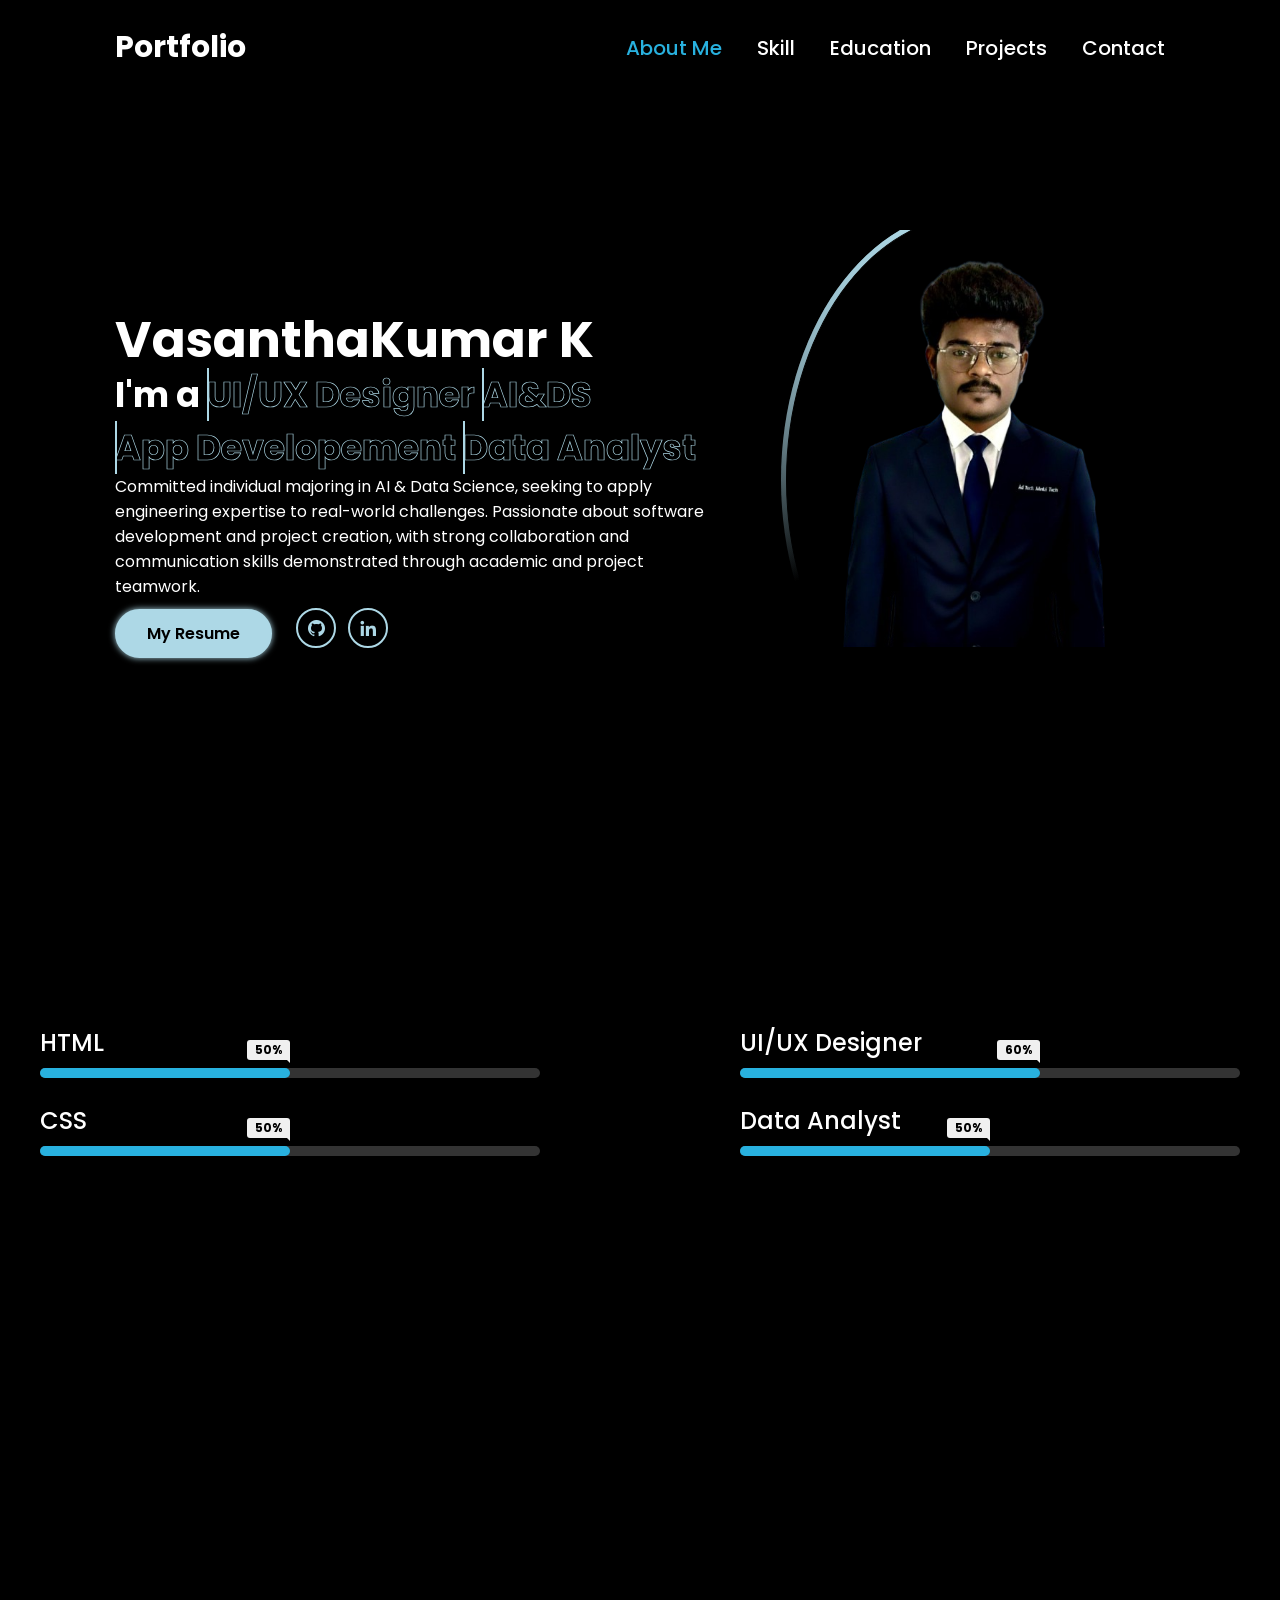
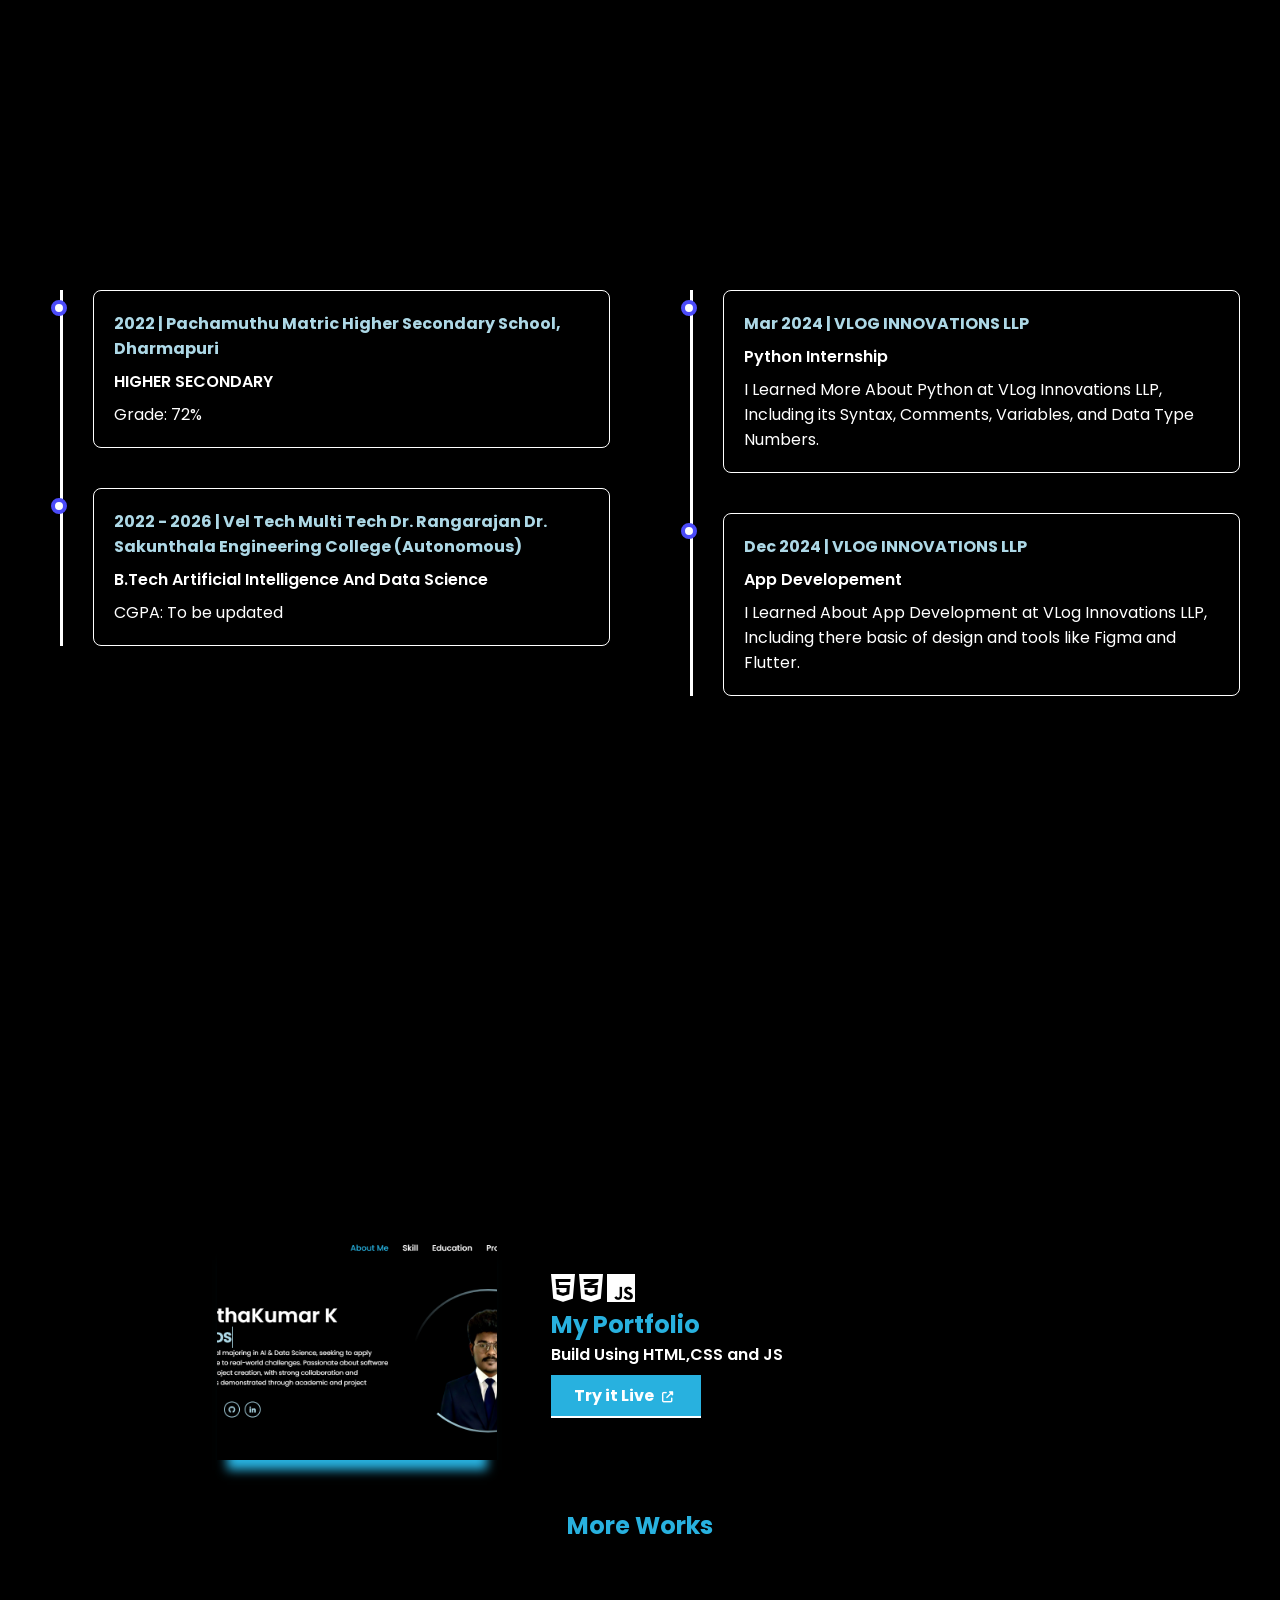
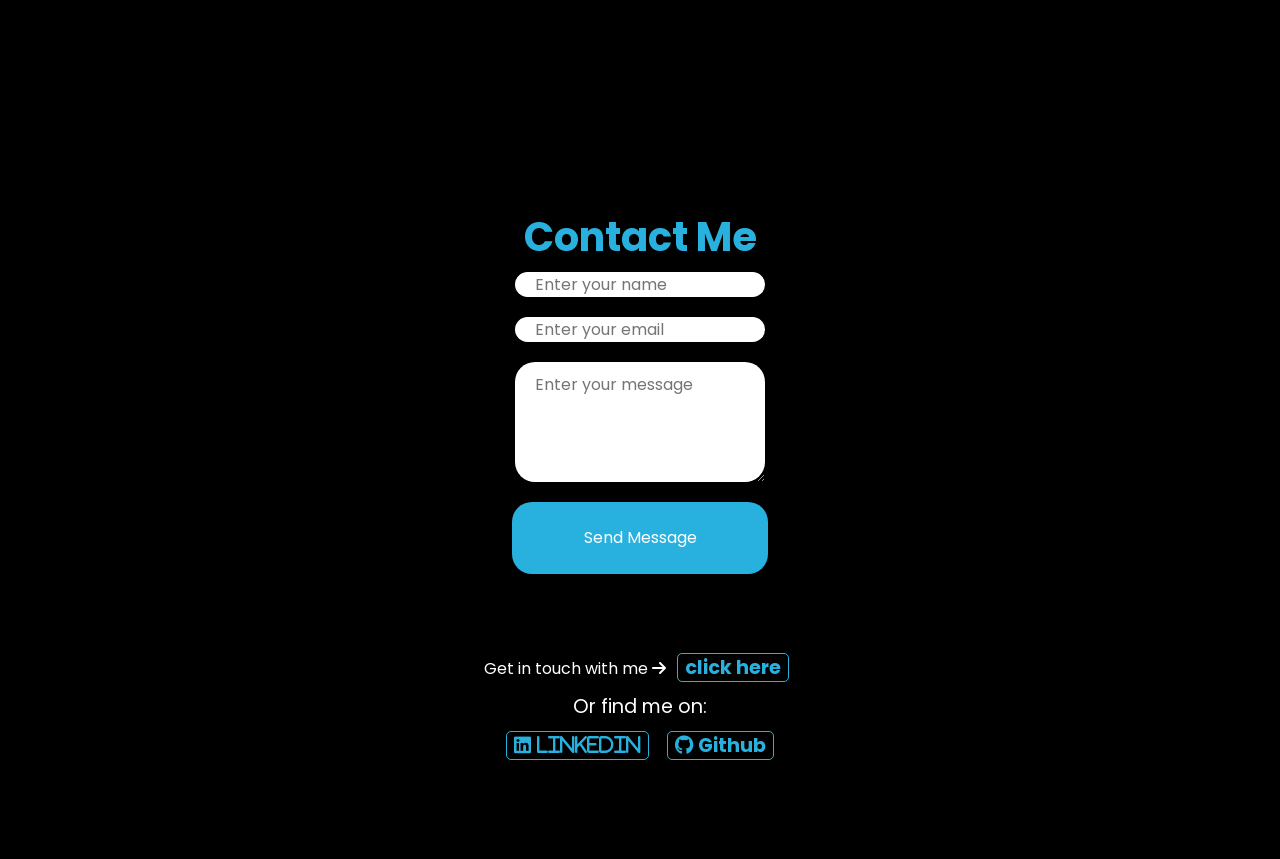
==== commit 2044bd81: "My Portfolio" ====
--- a/index.html
+++ b/index.html
@@ -35,10 +35,10 @@
         <div class="about_me_info">
             <h1>VasanthaKumar K</h1>
             <h2>I'm a
-                <span style="--i:4" data_text="Electronic Engineering">Electronic Engineering</span>
+                <span style="--i:4" data_text="Electronic Engineering">UI/UX Designer</span>
                 <span style="--i:3" data_text="AI&DS">AI&DS</span>
-                <span style="--i:2" data_text="Full Stack Developer">Full Stack Developer</span>
-                <span style="--i:1" data_text="Designer">Designer</span>
+                <span style="--i:2" data_text="Full Stack Developer">App Developement</span>
+                <span style="--i:1" data_text="Designer">Data Analyst</span>
             </h2>
             <p>Committed individual majoring in AI & Data Science, 
                 seeking to apply engineering expertise to real-world 
@@ -163,7 +163,7 @@
                   <div class="timeline-content">
 
                     <span class="timeline-date">Dec 2024 | VLOG INNOVATIONS LLP</span>
-                    <h4>APP DEVELOPEMENT</h4>
+                    <h4>App Developement</h4>
                     <p>I Learned About App Development at VLog Innovations LLP, Including there basic of
                         design and tools like Figma and Flutter.</p>
                   </div>
@@ -186,7 +186,7 @@
                         <i class="fa-brands fa-js"></i>
                         <h2>My Portfolio</h2>
                         <p>Build Using HTML,CSS and JS</p>
-                        <button><a href="https://github.com/Vasanthakumar-2004/My_Portfolio" target="blank">Try it Live <i class="fas fa-external-link-alt"></i></a>
+                        <button><a href="https://vasanthakumar-2004.github.io/My_Portfolio/" target="blank">Try it Live <i class="fas fa-external-link-alt"></i></a>
                         </button>
                     </div>
                 </div>
@@ -226,4 +226,4 @@
     </section>
 
 </body>
-</html>+</html>
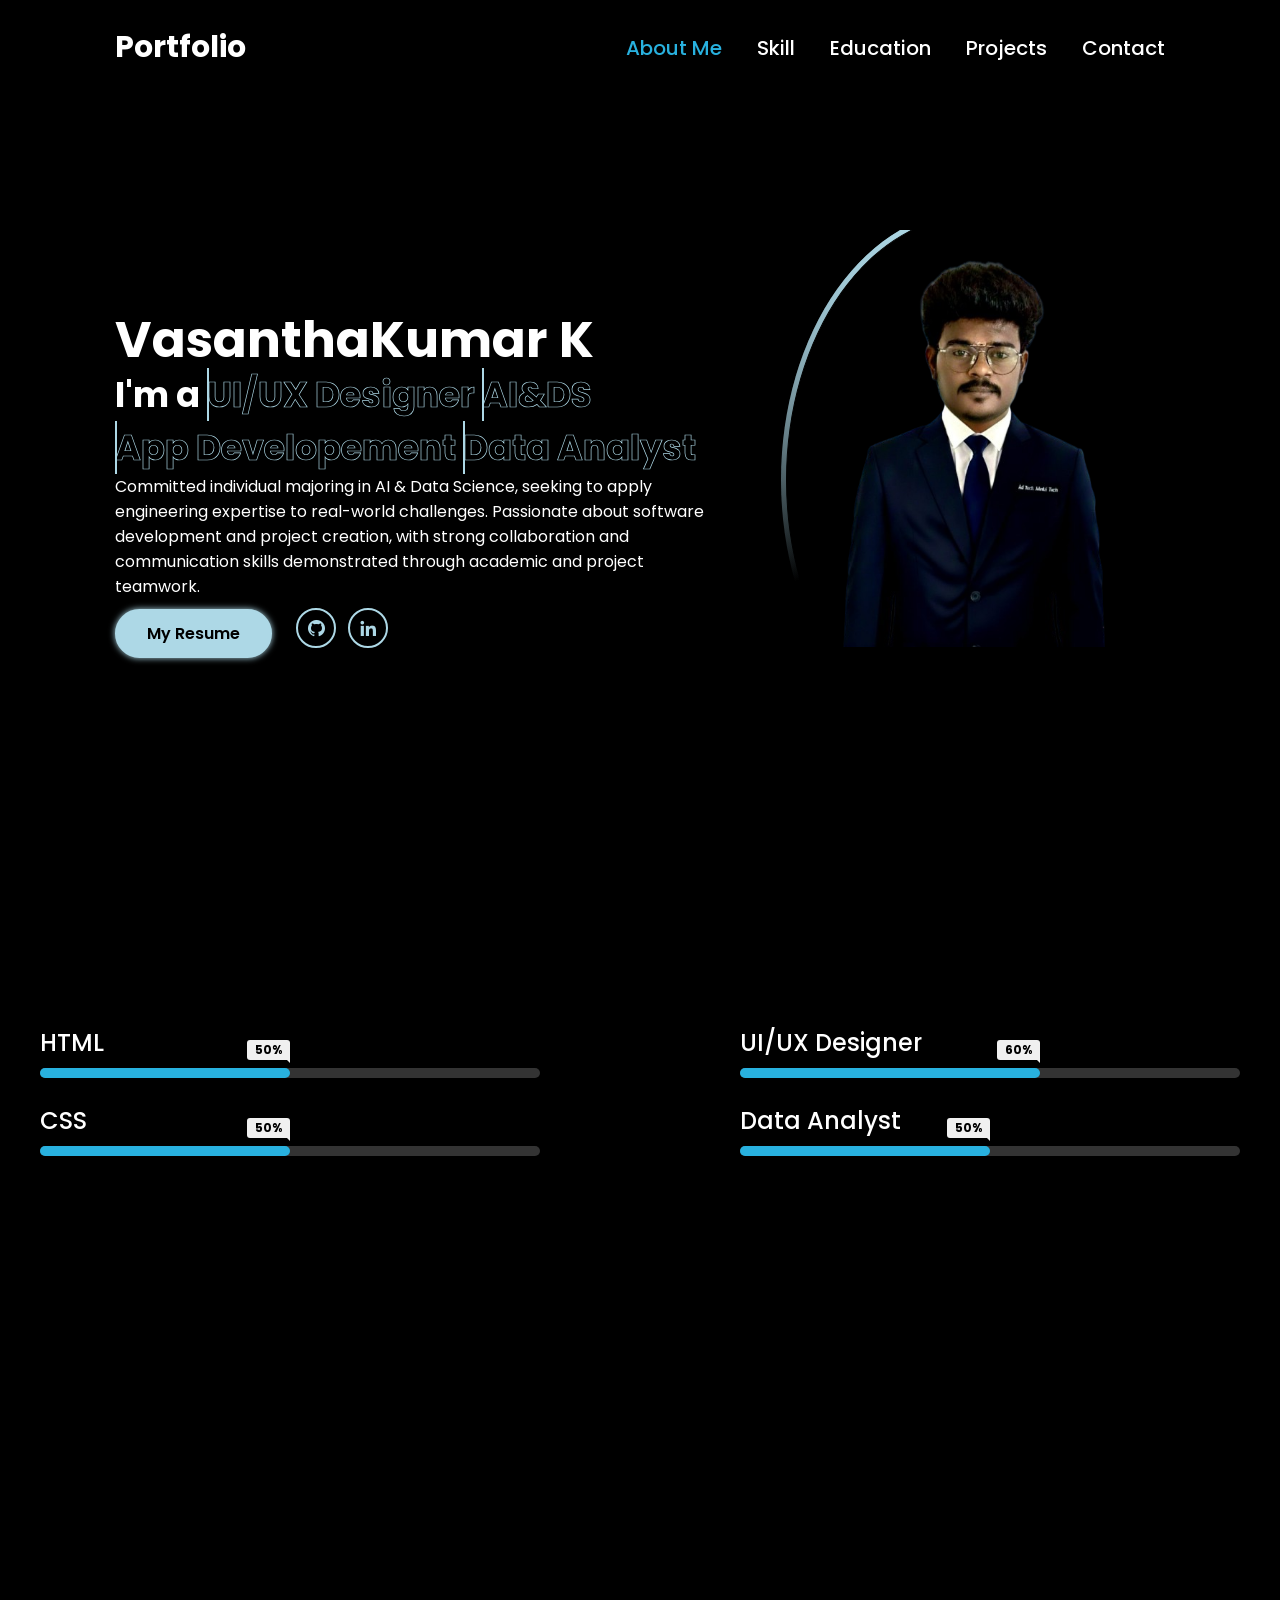
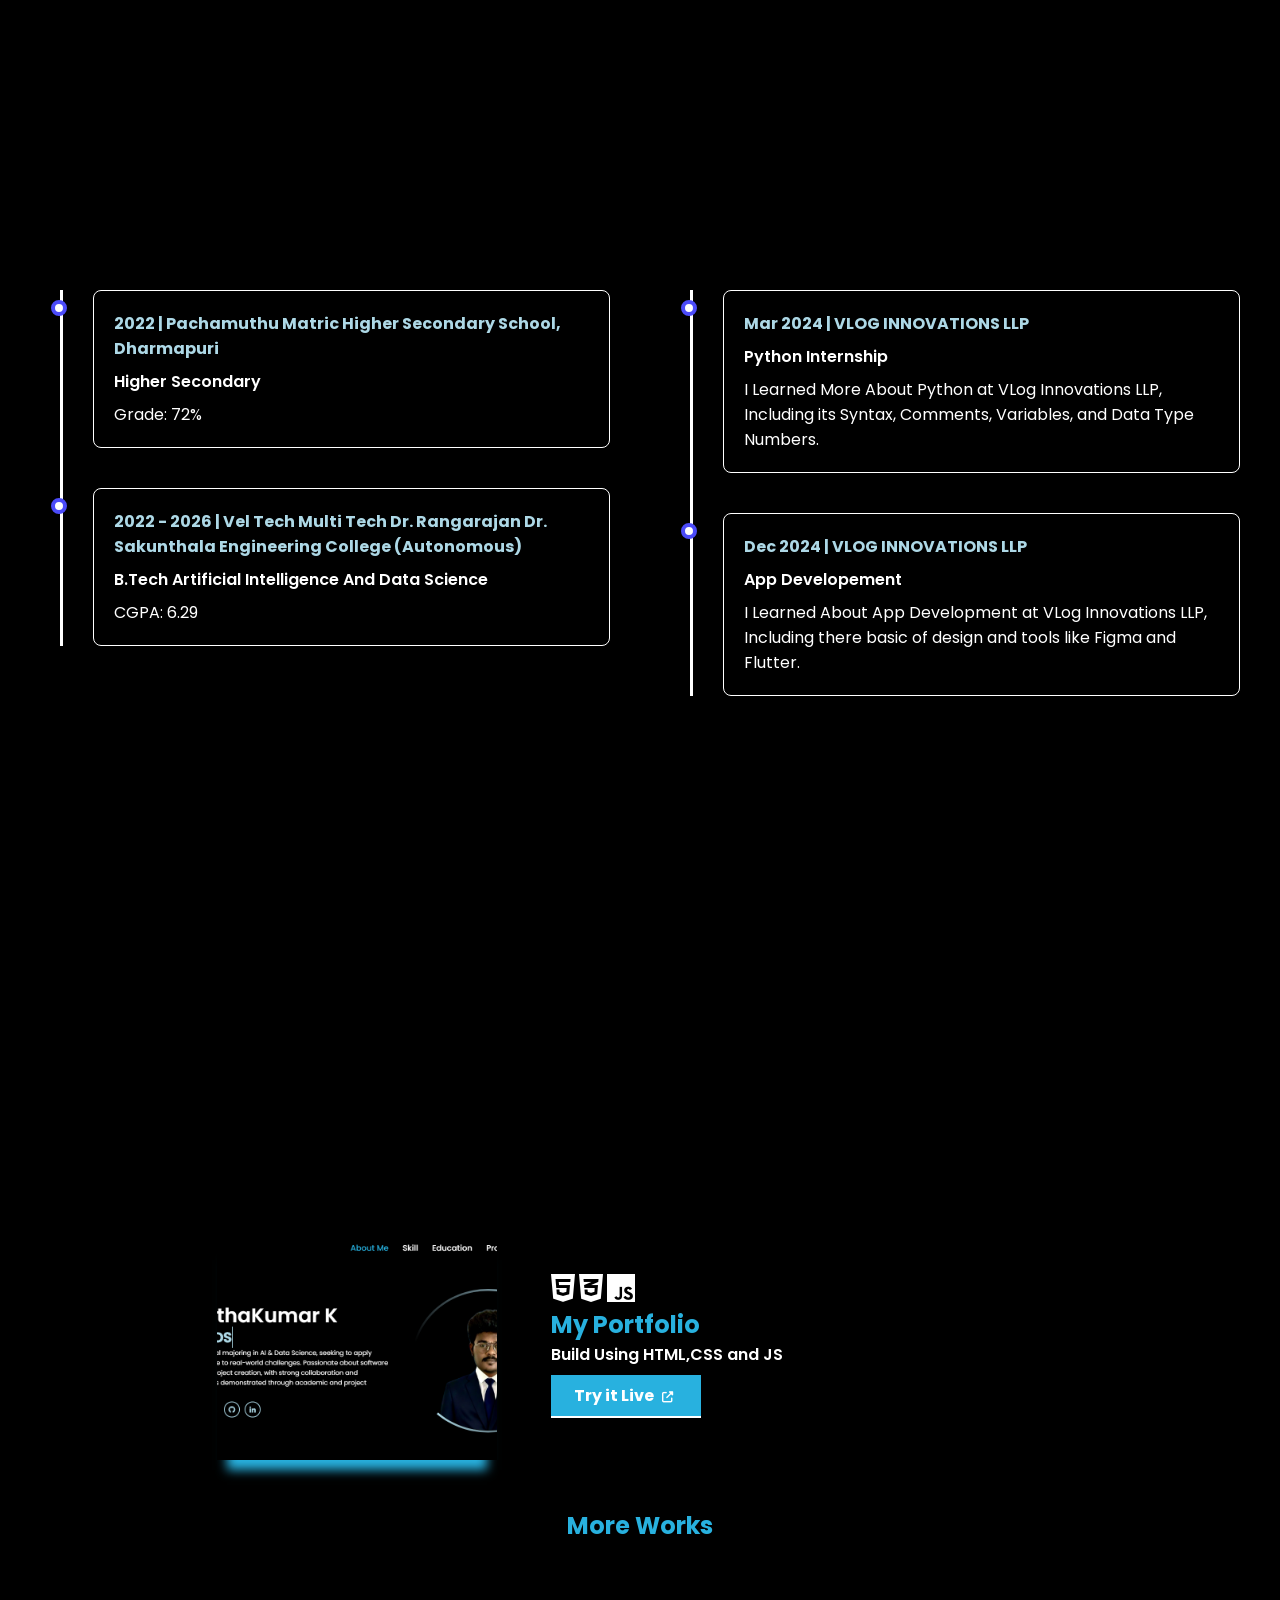
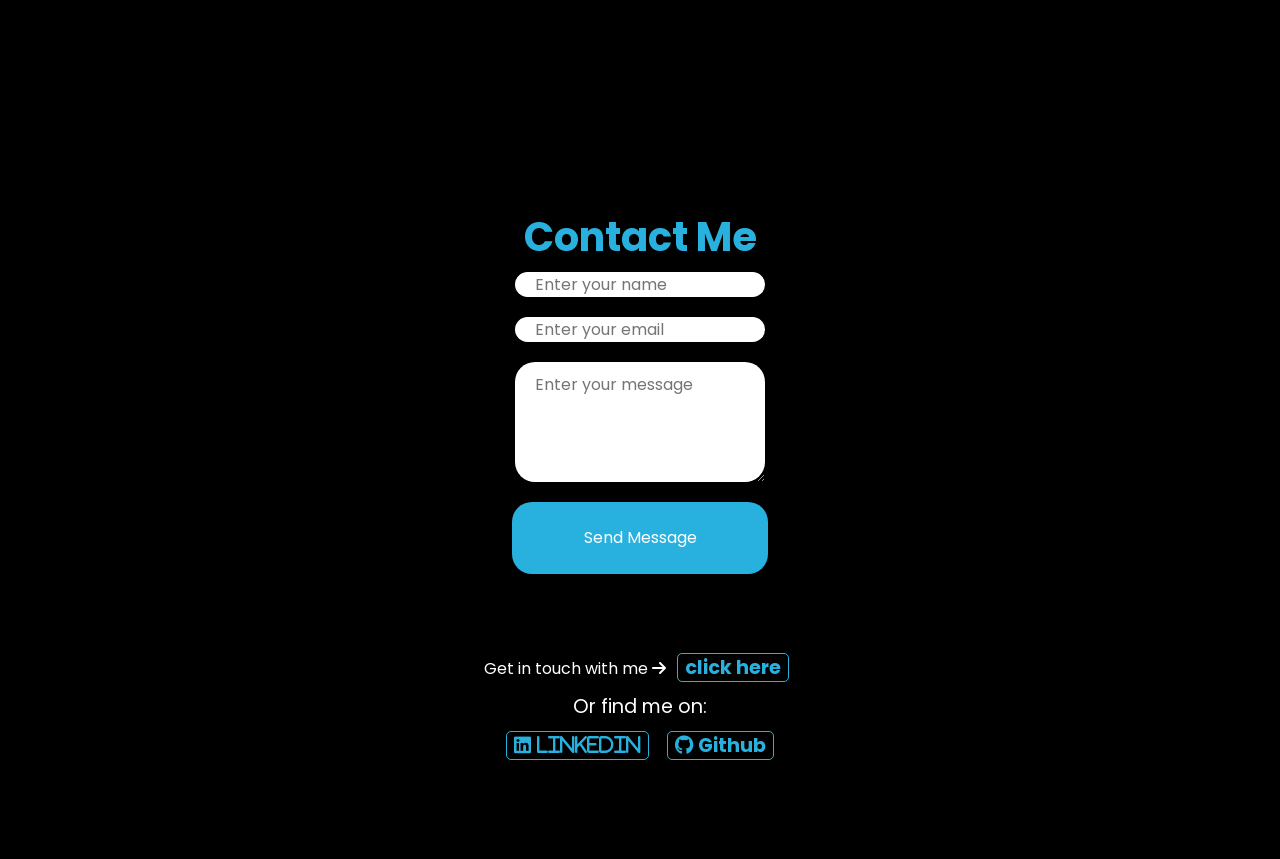
==== commit 82de03b1: "Update portfolio content and add README" ====
--- a/index.html
+++ b/index.html
@@ -35,10 +35,10 @@
         <div class="about_me_info">
             <h1>VasanthaKumar K</h1>
             <h2>I'm a
-                <span style="--i:4" data_text="Electronic Engineering">UI/UX Designer</span>
+                <span style="--i:4" data_text="UI/UX Designer">UI/UX Designer</span>
                 <span style="--i:3" data_text="AI&DS">AI&DS</span>
-                <span style="--i:2" data_text="Full Stack Developer">App Developement</span>
-                <span style="--i:1" data_text="Designer">Data Analyst</span>
+                <span style="--i:2" data_text="App Developement">App Developement</span>
+                <span style="--i:1" data_text="Data Analyst">Data Analyst</span>
             </h2>
             <p>Committed individual majoring in AI & Data Science, 
                 seeking to apply engineering expertise to real-world 
@@ -128,7 +128,7 @@
                 <div class="timeline-dot"></div>
                 <div class="timeline-content">
                   <span class="timeline-date">2022 | Pachamuthu Matric Higher Secondary School, Dharmapuri</span>
-                  <h4>HIGHER SECONDARY</h4>
+                  <h4>Higher Secondary</h4>
                   <p>Grade: 72%</p>
                 </div>
               </div>
@@ -138,7 +138,7 @@
                 <div class="timeline-content">
                   <span class="timeline-date">2022 - 2026 | Vel Tech Multi Tech Dr. Rangarajan Dr. Sakunthala Engineering College (Autonomous)</span>
                   <h4>B.Tech Artificial Intelligence And Data Science</h4>
-                  <p>CGPA: To be updated</p>
+                  <p>CGPA: 6.29</p>
                 </div>
               </div>
             </div>
@@ -173,7 +173,6 @@
         </div>
     </section>
 
-
     <section id="my-works">
         <div class="portfolio">
             <div class="portfolio-content container">
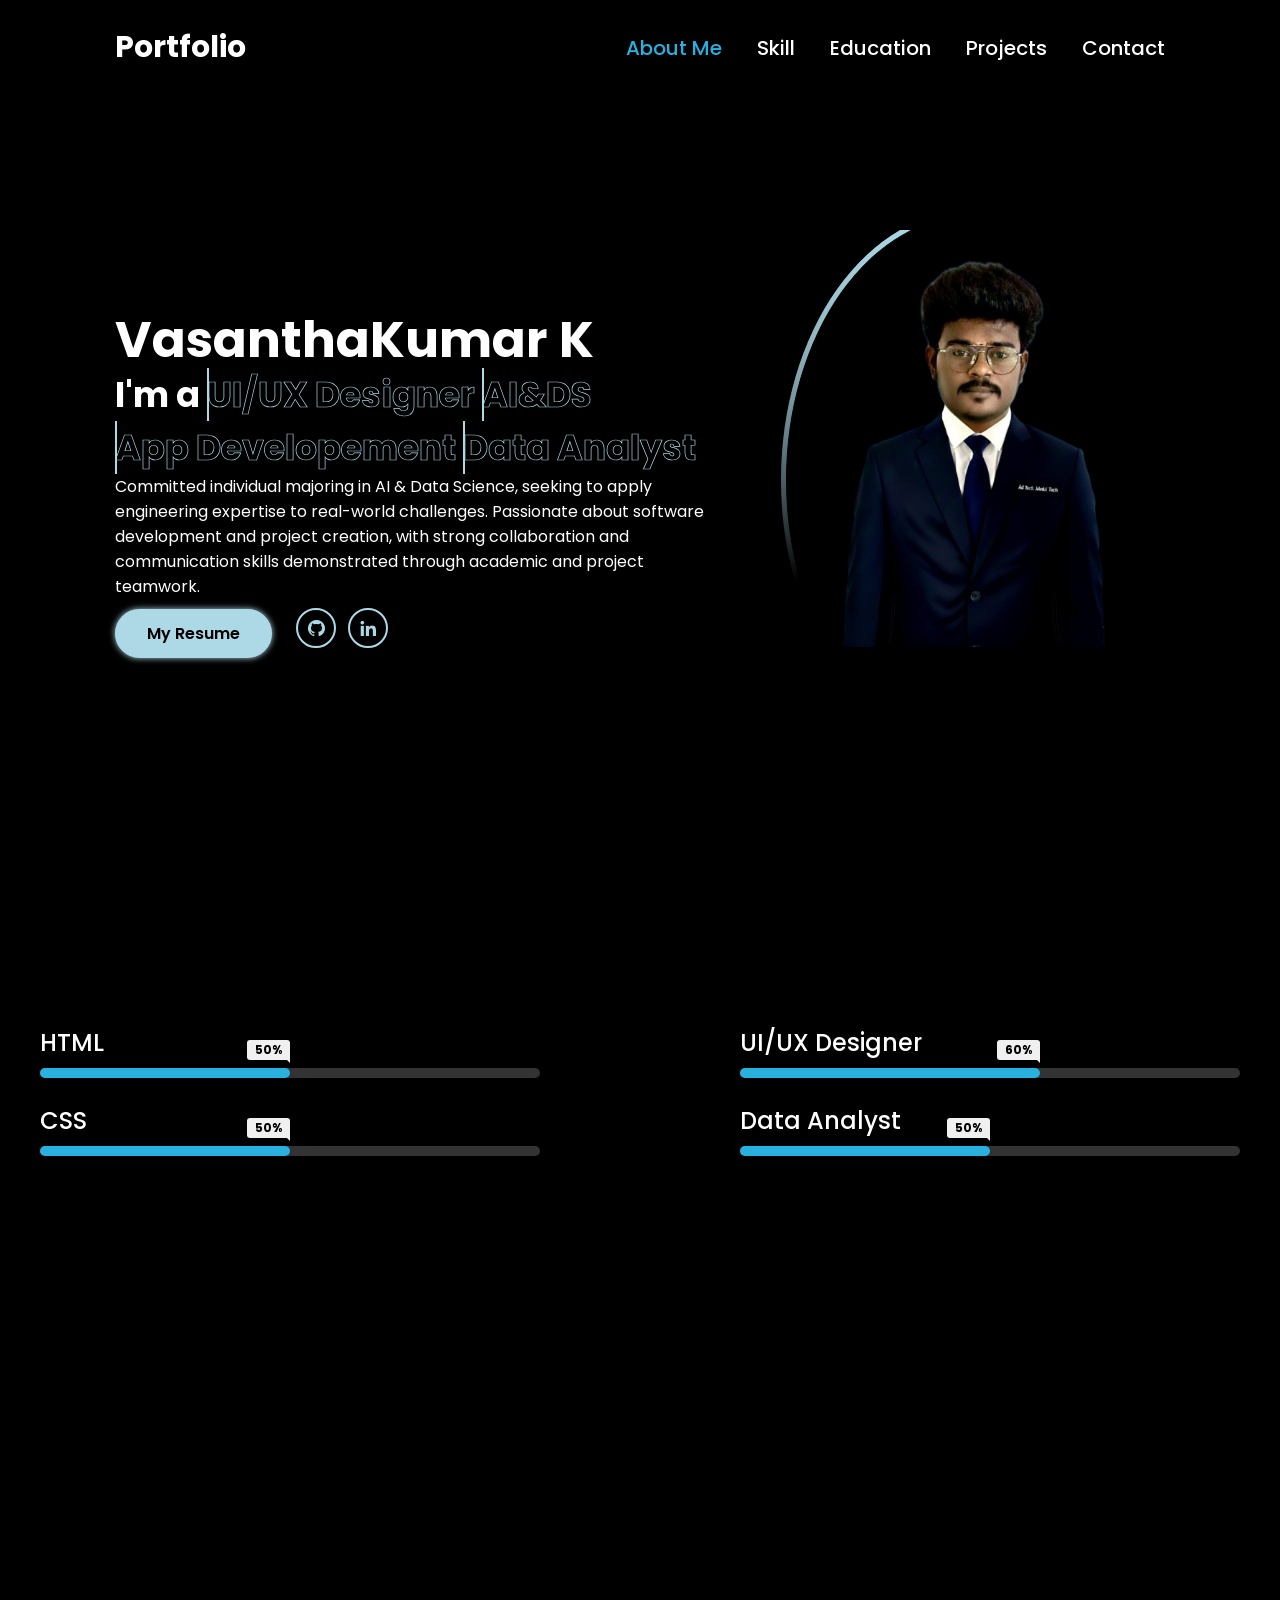
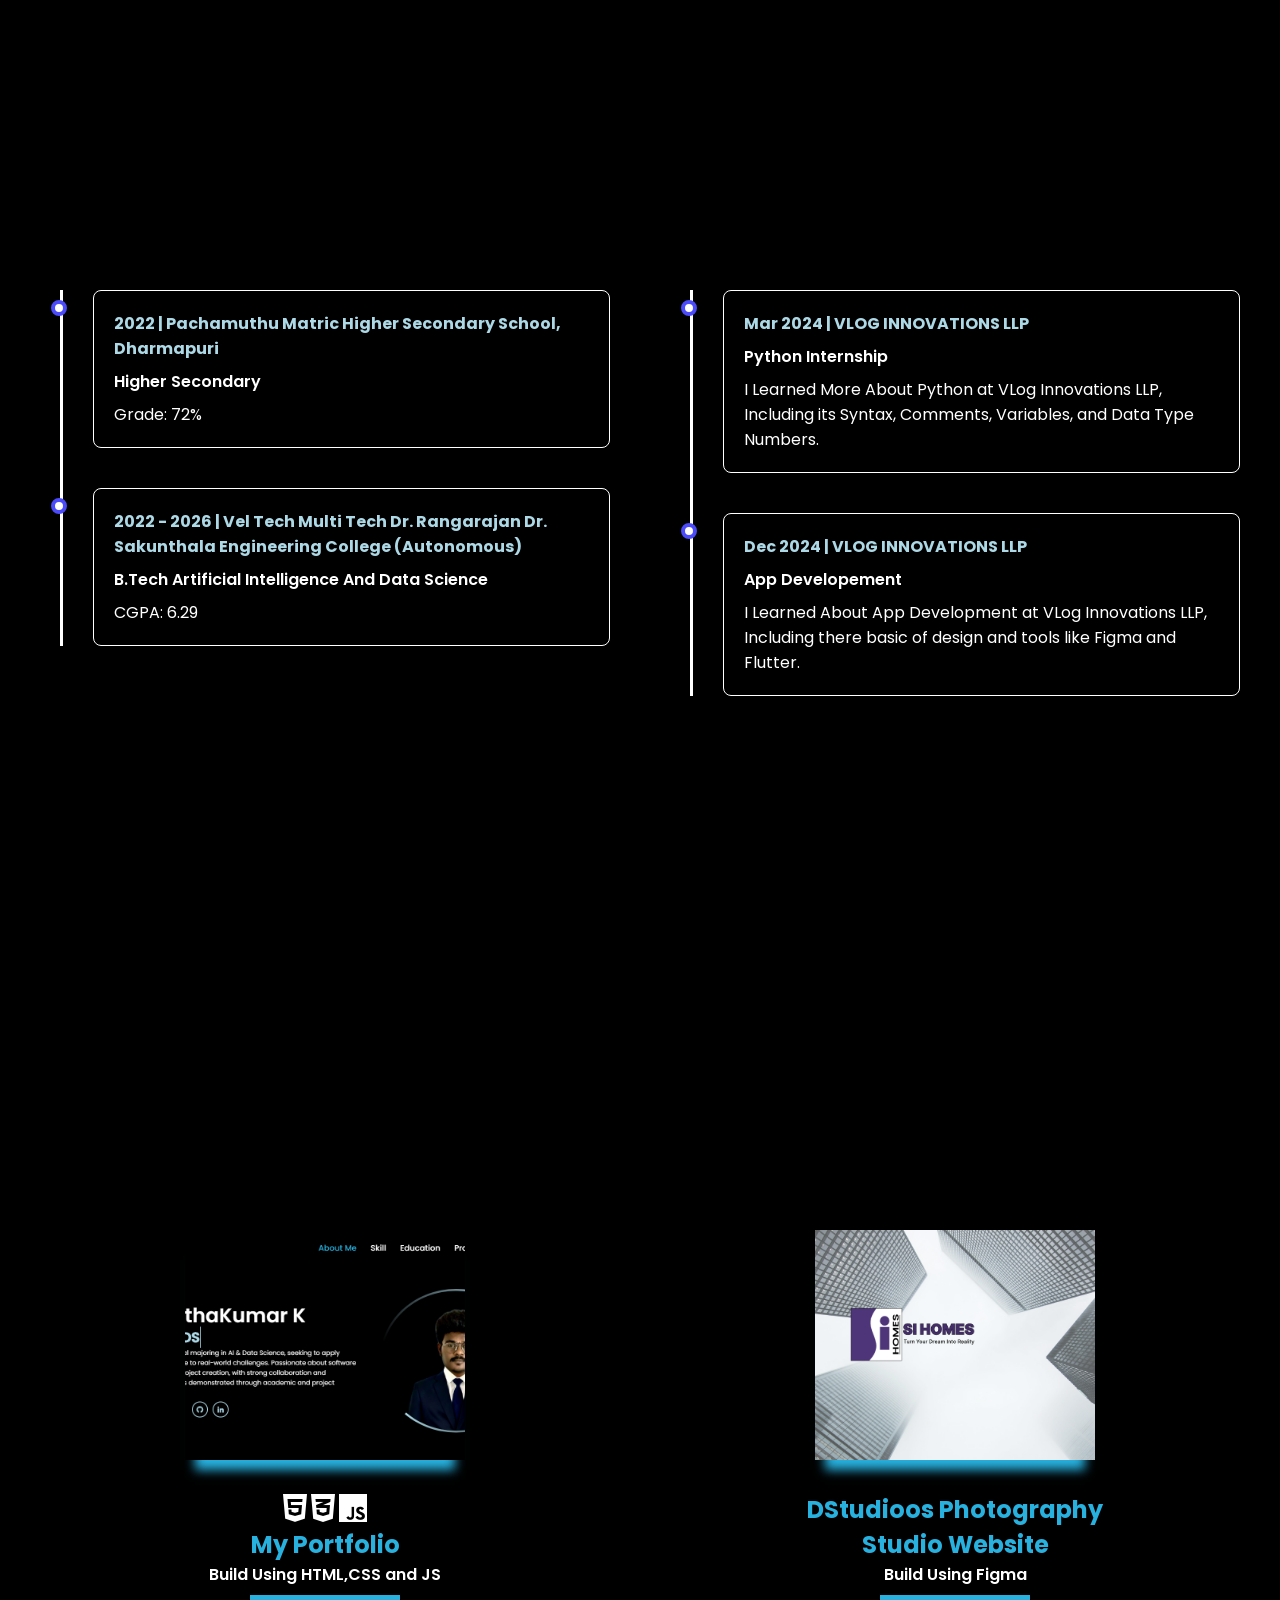
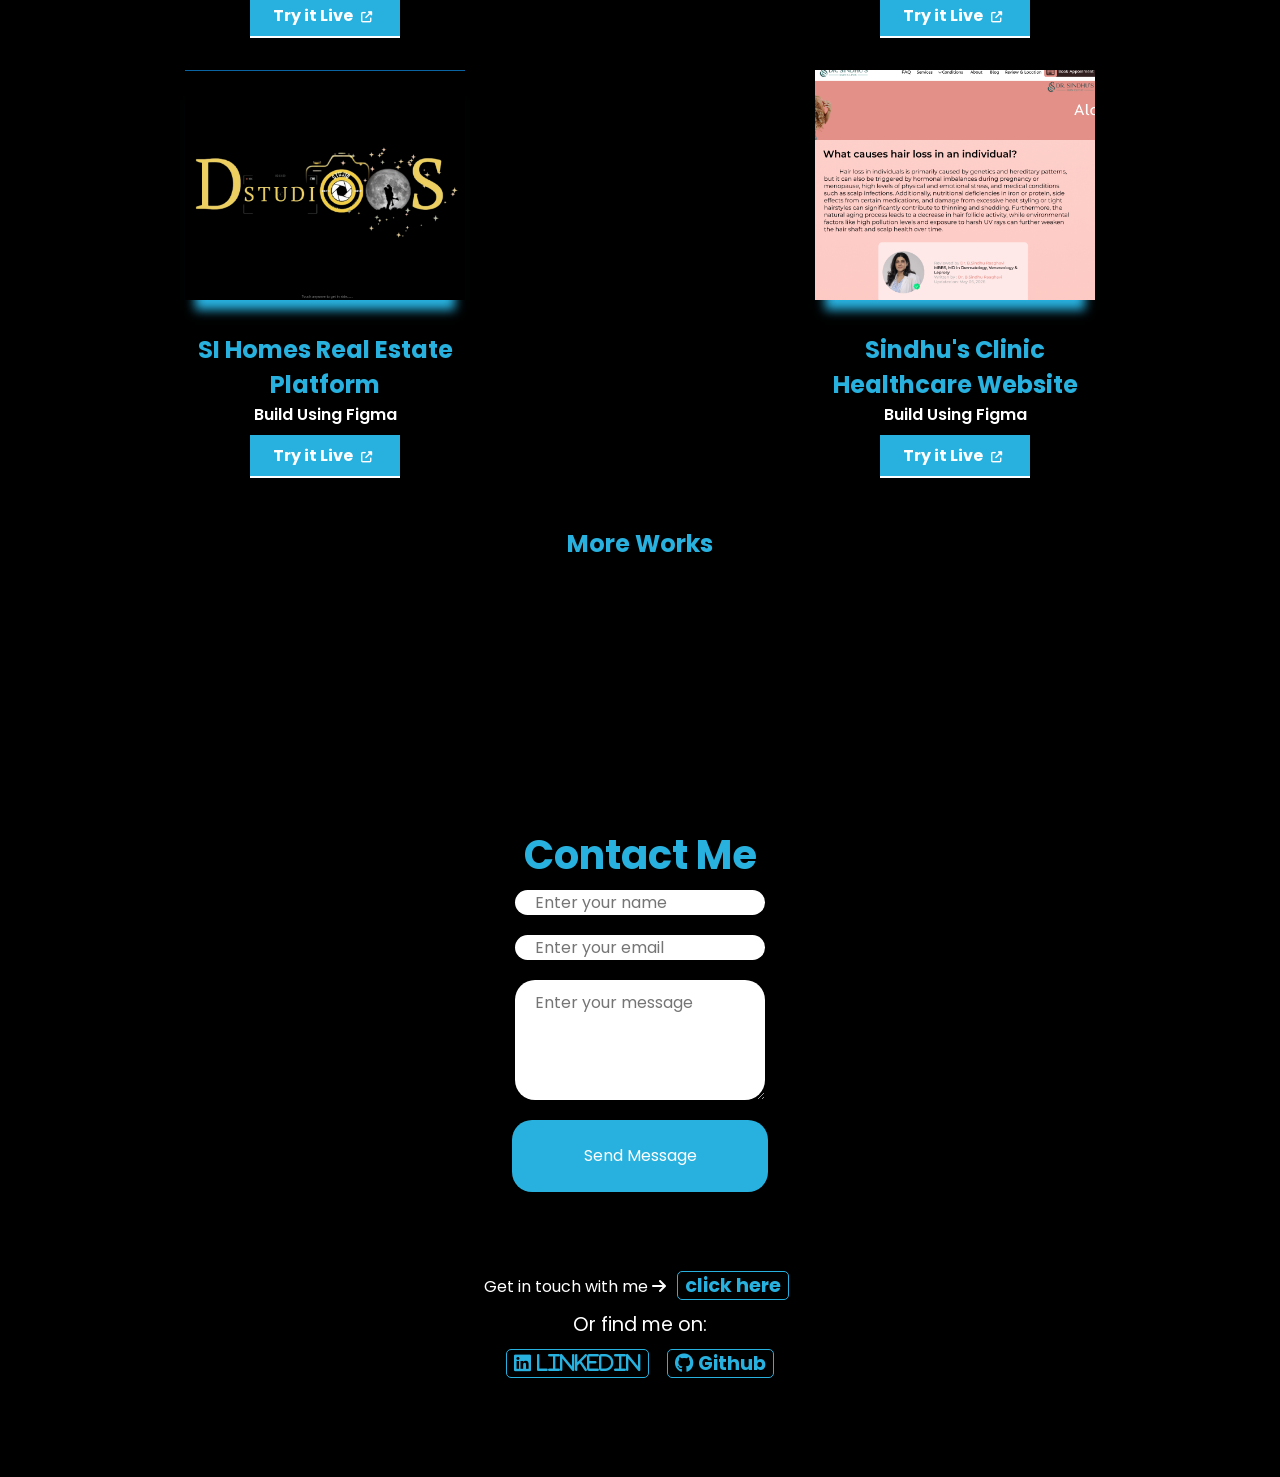
==== commit 4d252f02: "project-update" ====
--- a/index.html
+++ b/index.html
@@ -1,5 +1,6 @@
 <!DOCTYPE html>
 <html lang="en">
+
 <head>
     <meta charset="UTF-8">
     <meta name="viewport" content="width=device-width, initial-scale=1.0">
@@ -10,6 +11,7 @@
     <title>VasanthaKumar Portfolio</title>
     <script src="main.js" defer></script>
 </head>
+
 <body>
     <nav class="nav-container">
         <a href="./index.html" class="logo">Portfolio</a>
@@ -40,11 +42,11 @@
                 <span style="--i:2" data_text="App Developement">App Developement</span>
                 <span style="--i:1" data_text="Data Analyst">Data Analyst</span>
             </h2>
-            <p>Committed individual majoring in AI & Data Science, 
-                seeking to apply engineering expertise to real-world 
-                challenges. Passionate about software development and 
-                project creation, with strong collaboration and 
-                communication skills demonstrated through academic 
+            <p>Committed individual majoring in AI & Data Science,
+                seeking to apply engineering expertise to real-world
+                challenges. Passionate about software development and
+                project creation, with strong collaboration and
+                communication skills demonstrated through academic
                 and project teamwork.
             </p>
             <div class="btn_list">
@@ -59,7 +61,7 @@
         <div class="img">
             <div class="img_box">
                 <div class="img_item">
-                    <img src="./vasanth-1.png" alt=""/>
+                    <img src="./vasanth-1.png" alt="" />
                 </div>
             </div>
         </div>
@@ -103,105 +105,164 @@
                         </div>
 
                         <div class="bar">
-                                <div class="bar">
-                                    <div class="info">
-                                        <span>Data Analyst</span>
-                                    </div>
-
-                                    <div class="progress-line">
-                                        <span class="ds"></span>
-                                    </div>
+                            <div class="bar">
+                                <div class="info">
+                                    <span>Data Analyst</span>
                                 </div>
-                            </div>
-                        </div>
-                    </div>
-                </div>
-            </div>
+
+                                <div class="progress-line">
+                                    <span class="ds"></span>
+                                </div>
+                            </div>
+                        </div>
+                    </div>
+                </div>
+            </div>
+        </div>
         </div>
     </section>
 
     <section id="section-Education" class="resume-section">
         <div class="resume-container">
-          <div class="resume-column">
-            <div class="timeline">
-              <div class="timeline-item">
-                <div class="timeline-dot"></div>
-                <div class="timeline-content">
-                  <span class="timeline-date">2022 | Pachamuthu Matric Higher Secondary School, Dharmapuri</span>
-                  <h4>Higher Secondary</h4>
-                  <p>Grade: 72%</p>
-                </div>
-              </div>
-
-              <div class="timeline-item">
-                <div class="timeline-dot"></div>
-                <div class="timeline-content">
-                  <span class="timeline-date">2022 - 2026 | Vel Tech Multi Tech Dr. Rangarajan Dr. Sakunthala Engineering College (Autonomous)</span>
-                  <h4>B.Tech Artificial Intelligence And Data Science</h4>
-                  <p>CGPA: 6.29</p>
-                </div>
-              </div>
-            </div>
-          </div>
-          
-          <div class="resume-column">
-            <div class="timeline">
-                <div class="timeline-item">
-                    <div class="timeline-dot"></div>
-                    <div class="timeline-content">
-                        
-                    <span class="timeline-date">Mar 2024 | VLOG INNOVATIONS LLP</span>
-                    <h4>Python Internship</h4>
-                    <p>I Learned More About Python at VLog
-                        Innovations LLP, Including its Syntax,
-                        Comments, Variables, and Data Type Numbers.</p>
-                    </div>
-                </div>
-            
-                <div class="timeline-item">
-                  <div class="timeline-dot"></div>
-                  <div class="timeline-content">
-
-                    <span class="timeline-date">Dec 2024 | VLOG INNOVATIONS LLP</span>
-                    <h4>App Developement</h4>
-                    <p>I Learned About App Development at VLog Innovations LLP, Including there basic of
-                        design and tools like Figma and Flutter.</p>
-                  </div>
-                </div>
-              </div>
-          </div>
+            <div class="resume-column">
+                <div class="timeline">
+                    <div class="timeline-item">
+                        <div class="timeline-dot"></div>
+                        <div class="timeline-content">
+                            <span class="timeline-date">2022 | Pachamuthu Matric Higher Secondary School,
+                                Dharmapuri</span>
+                            <h4>Higher Secondary</h4>
+                            <p>Grade: 72%</p>
+                        </div>
+                    </div>
+
+                    <div class="timeline-item">
+                        <div class="timeline-dot"></div>
+                        <div class="timeline-content">
+                            <span class="timeline-date">2022 - 2026 | Vel Tech Multi Tech Dr. Rangarajan Dr. Sakunthala
+                                Engineering College (Autonomous)</span>
+                            <h4>B.Tech Artificial Intelligence And Data Science</h4>
+                            <p>CGPA: 6.29</p>
+                        </div>
+                    </div>
+                </div>
+            </div>
+
+            <div class="resume-column">
+                <div class="timeline">
+                    <div class="timeline-item">
+                        <div class="timeline-dot"></div>
+                        <div class="timeline-content">
+
+                            <span class="timeline-date">Mar 2024 | VLOG INNOVATIONS LLP</span>
+                            <h4>Python Internship</h4>
+                            <p>I Learned More About Python at VLog
+                                Innovations LLP, Including its Syntax,
+                                Comments, Variables, and Data Type Numbers.</p>
+                        </div>
+                    </div>
+
+                    <div class="timeline-item">
+                        <div class="timeline-dot"></div>
+                        <div class="timeline-content">
+
+                            <span class="timeline-date">Dec 2024 | VLOG INNOVATIONS LLP</span>
+                            <h4>App Developement</h4>
+                            <p>I Learned About App Development at VLog Innovations LLP, Including there basic of
+                                design and tools like Figma and Flutter.</p>
+                        </div>
+                    </div>
+                </div>
+            </div>
         </div>
     </section>
 
     <section id="my-works">
         <div class="portfolio">
-            <div class="portfolio-content container">
-
-                <div class="proj-1">
-                    <img src="./my_portfolio.PNG">
-                    <div class="proj1-details">
-                        <i class="fa-brands fa-html5"></i>
-                        <i class="fa-brands fa-css3-alt"></i>
-                        <i class="fa-brands fa-js"></i>
-                        <h2>My Portfolio</h2>
-                        <p>Build Using HTML,CSS and JS</p>
-                        <button><a href="https://vasanthakumar-2004.github.io/My_Portfolio/" target="blank">Try it Live <i class="fas fa-external-link-alt"></i></a>
-                        </button>
-                    </div>
-                </div>
-            </div>
+            <div class="project-container">
+                <div class="project-column">
+                    <div class="portfolio-content container">
+                        <div class="proj-1">
+                            <img src="./my_portfolio.PNG">
+                            <div class="proj1-details">
+                                <i class="fa-brands fa-html5"></i>
+                                <i class="fa-brands fa-css3-alt"></i>
+                                <i class="fa-brands fa-js"></i>
+                                <h2>My Portfolio</h2>
+                                <p>Build Using HTML,CSS and JS</p>
+                                <button><a href="https://vasanthakumar-2004.github.io/My_Portfolio/" target="blank">Try
+                                        it Live
+                                        <i class="fas fa-external-link-alt"></i></a>
+                                </button>
+                            </div>
+                        </div>
+
+                        <div class="proj-2">
+                            <img src="./project-1.PNG">
+                            <div class="proj1-details">
+                                <!-- <i class="fa-brands fa-html5"></i>
+                            <i class="fa-brands fa-css3-alt"></i>
+                            <i class="fa-brands fa-js"></i> -->
+                                <h2>SI Homes Real Estate Platform</h2>
+                                <p>Build Using Figma</p>
+                                <button><a
+                                        href="https://www.figma.com/design/uWf05gUfEZp9aQF5GDk62v/Untitled?node-id=16-2&t=H9rAsawZoNLd2D2Y-1"
+                                        target="blank">Try it Live <i class="fas fa-external-link-alt"></i></a>
+                                </button>
+                            </div>
+                        </div>
+                    </div>
+                </div>
+
+                <div class="project-column">
+                    <div class="portfolio-content container">
+                        <div class="proj-3">
+                            <img src="./project-2.PNG">
+                            <div class="proj1-details">
+                                <!-- <i class="fa-brands fa-html5"></i>
+                            <i class="fa-brands fa-css3-alt"></i>
+                            <i class="fa-brands fa-js"></i> -->
+                                <h2>DStudioos Photography Studio Website</h2>
+                                <p>Build Using Figma</p>
+                                <button><a
+                                        href="https://www.figma.com/design/t0U9JHfPLI0zr0eUjEvFi0/Untitled?node-id=1-4&t=x6TIq6PaKLezVpaf-1"
+                                        target="blank">Try it Live <i class="fas fa-external-link-alt"></i></a>
+                                </button>
+                            </div>
+                        </div>
+
+                        <div class="proj-4">
+                            <img src="./project-3.PNG">
+                            <div class="proj1-details">
+                                <!-- <i class="fa-brands fa-html5"></i>
+                            <i class="fa-brands fa-css3-alt"></i>
+                            <i class="fa-brands fa-js"></i> -->
+                                <h2>Sindhu's Clinic Healthcare Website</h2>
+                                <p>Build Using Figma</p>
+                                <button><a
+                                        href="https://www.figma.com/design/bhLt3nWiWgSmuUyJcXJwCc/Untitled?node-id=0-1&t=Khv708AMUnp4Rg54-1"
+                                        target="blank">Try it Live <i class="fas fa-external-link-alt"></i></a>
+                                </button>
+                            </div>
+                        </div>
+                    </div>
+                </div>
+            </div>
+
             <div class="more-work">
                 <a href="https://github.com/Vasanthakumar-2004" target="blank">More Works</a>
             </div>
         </div>
-    </section>
-    
+
+    </section>
+
     <section id="section-contact" class="contact">
         <div id="contact-me">
             <div class="container">
                 <div class="contact-content">
                     <h2>Contact Me</h2>
-                    <form class="contact-form" id="contact-form" data-sheets-endpoint="https://script.google.com/macros/s/AKfycbz0I5yYVTTUwa115kjIw3XCAq9MMgZbXia7VqjFE_3TooB5V_99bil3Hx9yUqxcmLl8/exec">
+                    <form class="contact-form" id="contact-form"
+                        data-sheets-endpoint="https://script.google.com/macros/s/AKfycbz0I5yYVTTUwa115kjIw3XCAq9MMgZbXia7VqjFE_3TooB5V_99bil3Hx9yUqxcmLl8/exec">
                         <input type="text" name="name" placeholder="Enter your name" autocomplete="name" required>
                         <input type="email" name="email" placeholder="Enter your email" autocomplete="email" required>
                         <textarea name="message" placeholder="Enter your message" rows="4" required></textarea>
@@ -213,16 +274,18 @@
                         Get in touch with me
                         <i class="fas fa-arrow-right"></i>
                         <a href="https://forms.gle/wiWG9Ju7QA9TzYY67">click here</a>
-                        <p class="links">Or find me on:</p>
+                    <p class="links">Or find me on:</p>
                     </p>
                     <a href="https://www.linkedin.com/in/k-vasanthakumar/" target="blank"><i class="fab fa-linkedin">
-                        Linkedin</i></a>
-                    <a href="https://github.com/Vasanthakumar-2004" target="blank"><i class="fab fa-github"></i> Github</a>
-                    
+                            Linkedin</i></a>
+                    <a href="https://github.com/Vasanthakumar-2004" target="blank"><i class="fab fa-github"></i>
+                        Github</a>
+
                 </div>
             </div>
         </div>
     </section>
 
 </body>
-</html>
+
+</html>
--- a/index.css
+++ b/index.css
@@ -541,7 +541,6 @@
 
 
 
-
 /*-----Project-----*/
  
 .portfolio-content{
@@ -552,6 +551,19 @@
     gap: 2rem;
     margin-left: 0;
     padding-top: 100px;
+}
+
+.project-container {
+    display: flex;
+    justify-content: center;
+    gap: 60px;
+    max-width: 1200px;
+    margin: 0 auto;
+}
+
+.project-column {
+    flex: 1;
+    min-width: 320px;
 }
 
 .proj-1,
@@ -585,7 +597,8 @@
 }
 
 .proj-1 .proj1-details {
-  width: 32rem;
+  width: 100%;
+  max-width: 320px;
 }
 
 .proj-1 .proj1-details i {
@@ -638,70 +651,319 @@
   color: #f0f0e6;
 }
 
-/* ////.....proj2.....//// */
+/*.....proj2.....*/
+.portfolio-content{
+    display: flex;
+    justify-content: center;
+    align-items: flex-start;
+    flex-wrap: wrap;
+    gap: 2rem;
+    margin-left: 0;
+    padding-top: 100px;
+}
+
+.proj-1,
+.proj-2{
+    display: flex;
+    justify-content: left;
+    align-items: center;
+    gap: 1.7rem;
+}
+
+.portfolio {
+  background: black;
+  /* padding: 2rem 0; */
+}
+
+/* .proj-heading h1 {
+  text-align: center;
+  color: rgb(40, 177, 223);
+  font-size: 2rem;
+  font-weight: bold;
+  margin: 1.5rem 0;
+} */
 
 .proj-2 img {
-    height: 230px;
-    width: 280px;
-    object-fit: cover;
-    /* border-radius: 50%; */
-    box-shadow: 0 20px 10px -10px rgb(40, 177, 223);
-    margin-right: 1.7rem;
-  }
-  
-.proj-2 .proj2-details {
-    width: 32rem;
-}
-  
-.proj-2 .proj2-details i {
-    font-size: 2rem;
-    color: #ffffff;
-}
-  
-.proj-2 .proj2-details h2 {
-    font-size: 1.5rem;
-    color: rgb(40, 177, 223);
-}
-  
-.proj-2 .proj2-details p {
-    font-size: 1rem;
-    color: #ffffff;
-    font-weight: 600;
-}
-  
-.proj-2 .proj2-details button {
-    background: rgb(40, 177, 223);
-    padding: 0.5rem;
-    margin-top: 0.5rem;
-    width: 150px;
-    border: none;
-    border-bottom: 2px solid #ffffff;
-}
-  
-.proj-2 .proj2-details button a {
-    text-decoration: none;
-    color: #ffffff;
-    font-size: 1.1rem;
-    transition: 0.2s ease-in-out;
-    text-align: center;
-    transition: 0.3s ease-in-out;
-}
-  
-.proj-2 .proj2-details button .fas {
-    font-size: 0.7rem;
-    padding: 0.3rem;
-    transition: 0.2s ease-in-out;
-}
-  
-.proj-2 .proj2-details button:hover {
-    background: black;
-}
-  
-.proj-2 .proj2-details button:hover a,
-.proj-2 .proj2-details button:hover .fas {
-    color: #ffffff;
-}
-  
+  height: 230px;
+  width: 280px;
+  object-fit: cover;
+  /* border-radius: 50%; */
+  box-shadow: 0 20px 10px -10px rgb(40, 177, 223);
+  margin-right: 1.7rem;
+}
+
+.proj-2 .proj1-details {
+  width: 32rem;
+}
+
+.proj-2 .proj1-details i {
+  font-size: 2rem;
+  color: #ffffff;
+}
+
+.proj-2 .proj1-details h2 {
+  font-size: 1.5rem;
+  color: rgb(40, 177, 223);
+}
+
+.proj-2 .proj1-details p {
+  font-size: 1rem;
+  color: #ffffff;
+  font-weight: 600;
+}
+
+.proj-2 .proj1-details button {
+  background: rgb(40, 177, 223);
+  padding: 0.5rem;
+  margin-top: 0.5rem;
+  width: 150px;
+  border: none;
+  border-bottom: 2px solid #ffffff;
+}
+
+.proj-2 .proj1-details button a {
+  text-decoration: none;
+  color: #ffffff;
+  font-weight: bold;
+  font-size: 1rem;
+  transition: 0.2s ease-in-out;
+  text-align: center;
+  transition: 0.3s ease-in-out;
+}
+
+.proj-2 .proj1-details button .fas {
+  font-size: 0.7rem;
+  padding: 0.3rem;
+  transition: 0.2s ease-in-out;
+}
+
+.proj-2 .proj1-details button:hover {
+  background: #000000;
+}
+
+.proj-2 .proj1-details button:hover a,
+.proj-2 .proj1-details button:hover .fas {
+  color: #f0f0e6;
+}
+
+/*.....proj3.....*/
+.portfolio-content{
+    display: flex;
+    justify-content: center;
+    align-items: flex-start;
+    flex-wrap: wrap;
+    gap: 2rem;
+    margin-left: 0;
+    padding-top: 100px;
+}
+
+.proj-2,
+.proj-3{
+    display: flex;
+    justify-content: center;
+    align-items: center;
+    gap: 1.7rem;
+}
+
+.portfolio {
+  background: black;
+  /* padding: 2rem 0; */
+}
+
+/* .proj-heading h1 {
+  text-align: center;
+  color: rgb(40, 177, 223);
+  font-size: 2rem;
+  font-weight: bold;
+  margin: 1.5rem 0;
+} */
+
+.proj-3 img {
+  height: 230px;
+  width: 280px;
+  object-fit: cover;
+  /* border-radius: 50%; */
+  box-shadow: 0 20px 10px -10px rgb(40, 177, 223);
+  margin-right: 1.7rem;
+}
+
+.proj-3 .proj1-details {
+  width: 32rem;
+}
+
+.proj-3 .proj1-details i {
+  font-size: 2rem;
+  color: #ffffff;
+}
+
+.proj-3 .proj1-details h2 {
+  font-size: 1.5rem;
+  color: rgb(40, 177, 223);
+}
+
+.proj-3 .proj1-details p {
+  font-size: 1rem;
+  color: #ffffff;
+  font-weight: 600;
+}
+
+.proj-3 .proj1-details button {
+  background: rgb(40, 177, 223);
+  padding: 0.5rem;
+  margin-top: 0.5rem;
+  width: 150px;
+  border: none;
+  border-bottom: 2px solid #ffffff;
+}
+
+.proj-3 .proj1-details button a {
+  text-decoration: none;
+  color: #ffffff;
+  font-weight: bold;
+  font-size: 1rem;
+  transition: 0.2s ease-in-out;
+  text-align: center;
+  transition: 0.3s ease-in-out;
+}
+
+.proj-3 .proj1-details button .fas {
+  font-size: 0.7rem;
+  padding: 0.3rem;
+  transition: 0.2s ease-in-out;
+}
+
+.proj-3 .proj1-details button:hover {
+  background: #000000;
+}
+
+.proj-3 .proj1-details button:hover a,
+.proj-3 .proj1-details button:hover .fas {
+  color: #f0f0e6;
+}
+
+/*-----pro-4-------*/
+.portfolio-content{
+    display: flex;
+    justify-content: center;
+    align-items: flex-start;
+    flex-wrap: wrap;
+    gap: 2rem;
+    margin-left: 0;
+    padding-top: 100px;
+}
+
+.proj-3,
+.proj-4{
+    display: flex;
+    justify-content: right;
+    align-items: center;
+    gap: 1.7rem;
+}
+
+.portfolio {
+  background: black;
+  /* padding: 2rem 0; */
+}
+
+/* .proj-heading h1 {
+  text-align: center;
+  color: rgb(40, 177, 223);
+  font-size: 2rem;
+  font-weight: bold;
+  margin: 1.5rem 0;
+} */
+
+.proj-4 img {
+  height: 230px;
+  width: 280px;
+  object-fit: cover;
+  /* border-radius: 50%; */
+  box-shadow: 0 20px 10px -10px rgb(40, 177, 223);
+  margin-right: 1.7rem;
+}
+
+.proj-4 .proj1-details {
+  width: 32rem;
+}
+
+.proj-4 .proj1-details i {
+  font-size: 2rem;
+  color: #ffffff;
+}
+
+.proj-4 .proj1-details h2 {
+  font-size: 1.5rem;
+  color: rgb(40, 177, 223);
+}
+
+.proj-4 .proj1-details p {
+  font-size: 1rem;
+  color: #ffffff;
+  font-weight: 600;
+}
+
+.proj-4 .proj1-details button {
+  background: rgb(40, 177, 223);
+  padding: 0.5rem;
+  margin-top: 0.5rem;
+  width: 150px;
+  border: none;
+  border-bottom: 2px solid #ffffff;
+}
+
+.proj-4 .proj1-details button a {
+  text-decoration: none;
+  color: #ffffff;
+  font-weight: bold;
+  font-size: 1rem;
+  transition: 0.2s ease-in-out;
+  text-align: center;
+  transition: 0.3s ease-in-out;
+}
+
+.proj-4 .proj1-details button .fas {
+  font-size: 0.7rem;
+  padding: 0.3rem;
+  transition: 0.2s ease-in-out;
+}
+
+.proj-4 .proj1-details button:hover {
+  background: #000000;
+}
+
+.proj-4 .proj1-details button:hover a,
+.proj-4 .proj1-details button:hover .fas {
+  color: #f0f0e6;
+}
+
+.proj-1,
+.proj-2,
+.proj-3,
+.proj-4 {
+  display: flex;
+  flex-direction: column;
+  align-items: center;
+  text-align: center;
+  gap: 1rem;
+}
+
+.proj-1 img,
+.proj-2 img,
+.proj-3 img,
+.proj-4 img {
+  margin-right: 0;
+  margin-bottom: 1rem;
+}
+
+.proj-1 .proj1-details,
+.proj-2 .proj1-details,
+.proj-3 .proj1-details,
+.proj-4 .proj1-details {
+  width: 100%;
+  max-width: 320px;
+}
+
+/*----more-work----*/
 .more-work {
     text-align: center;
     margin: 3rem 0 1rem 0;
@@ -713,195 +975,6 @@
     font-weight: bold;
     text-decoration: none;
   }
-  
-  @media (max-width: 500px) {
-    html {
-        font-size: 60%;
-    }
-
-    .about-content .left-content {
-        flex-basis: 100%;
-        text-align: center;
-    }
-
-    .about-content .right-content {
-        flex-basis: 100%;
-    }
-
-    .skills {
-        width: 100%;
-    }
-
-    .skills-bar .bar .progress-line {
-        width: 100%;
-    }
-
-    .work-arrow {
-        display: none;
-    }
-
-    .right-content h1 {
-        margin-top: 3.2rem;
-    }
-
-    .proj-1 {
-        display: flex;
-        justify-content: center;
-        flex-direction: column;
-    }
-
-    .proj-1 img {
-        height: 230px;
-        width: 290px;
-        margin-bottom: 0.5rem;
-    }
-
-    .proj-2 {
-        display: flex;
-        justify-content: center;
-        flex-direction: column;
-    }
-
-    .proj-2 img {
-        height: 250px;
-        width: 290px;
-        margin-bottom: 0.5rem;
-    }
-
-    .work-arrow-2 a {
-        font-size: 1.3rem;
-        text-decoration: none;
-        color: #25b79f;
-        display: block;
-        text-align: center;
-    }
-
-    .contact-content {
-        width: 100%;
-    }
-}
-
-@media (min-width: 501px) and (max-width: 768px) {
-    html {
-        font-size: 65%;
-    }
-
-    .about-content .left-content {
-        flex-basis: 100%;
-        text-align: center;
-    }
-
-    .about-content .right-content {
-        flex-basis: 100%;
-    }
-
-    .skills {
-        width: 100%;
-    }
-
-    .skills-bar .bar .progress-line {
-        width: 100%;
-    }
-
-    .work-arrow {
-        display: none;
-    }
-
-    .right-content h1 {
-        margin-top: 3.2rem;
-    }
-
-    .proj-1 {
-        display: flex;
-        justify-content: center;
-        flex-direction: column;
-    }
-
-    .proj-1 img {
-        height: 240px;
-        width: 290px;
-        margin-bottom: 0.5rem;
-    }
-
-    .proj-2 {
-        display: flex;
-        justify-content: center;
-        flex-direction: column;
-    }
-
-    .proj-2 img {
-        height: 240px;
-        width: 290px;
-        margin-bottom: 0.5rem;
-    }
-
-    .work-arrow-2 a {
-        font-size: 1.3rem;
-        text-decoration: none;
-        color: #25b79f;
-        display: block;
-        text-align: center;
-    }
-
-    .contact-content {
-        width: 100%;
-    }
-}
-
-@media (min-width: 769px) and (max-width: 1200px) {
-    html {
-        font-size: 70%;
-    }
-
-    .about-content .left-content {
-        flex-basis: 100%;
-        text-align: center;
-    }
-
-    .about-content .right-content {
-        flex-basis: 100%;
-    }
-
-    .skills {
-        width: 100%;
-        display: flex;
-        flex-direction: column;
-        justify-content: center;
-        align-items: center;
-    }
-
-    .work-arrow {
-        display: none;
-    }
-
-    .left-content h1 {
-        margin-top: 3.2rem;
-        text-align: center;
-    }
-
-    .right-content h1 {
-        margin-top: 3.2rem;
-        text-align: center;
-    }
-
-    .work-arrow-2 a {
-        font-size: 1.3rem;
-        text-decoration: none;
-        color: #25b79f;
-        display: block;
-        text-align: center;
-    }
-
-    .contact-content {
-        width: 100%;
-    }
-}
-
-@media (orientation: landscape) and (max-height: 500px) {
-    .header {
-        height: 90vmax;
-    }
-}
 
 /*-----contact-----*/
 
